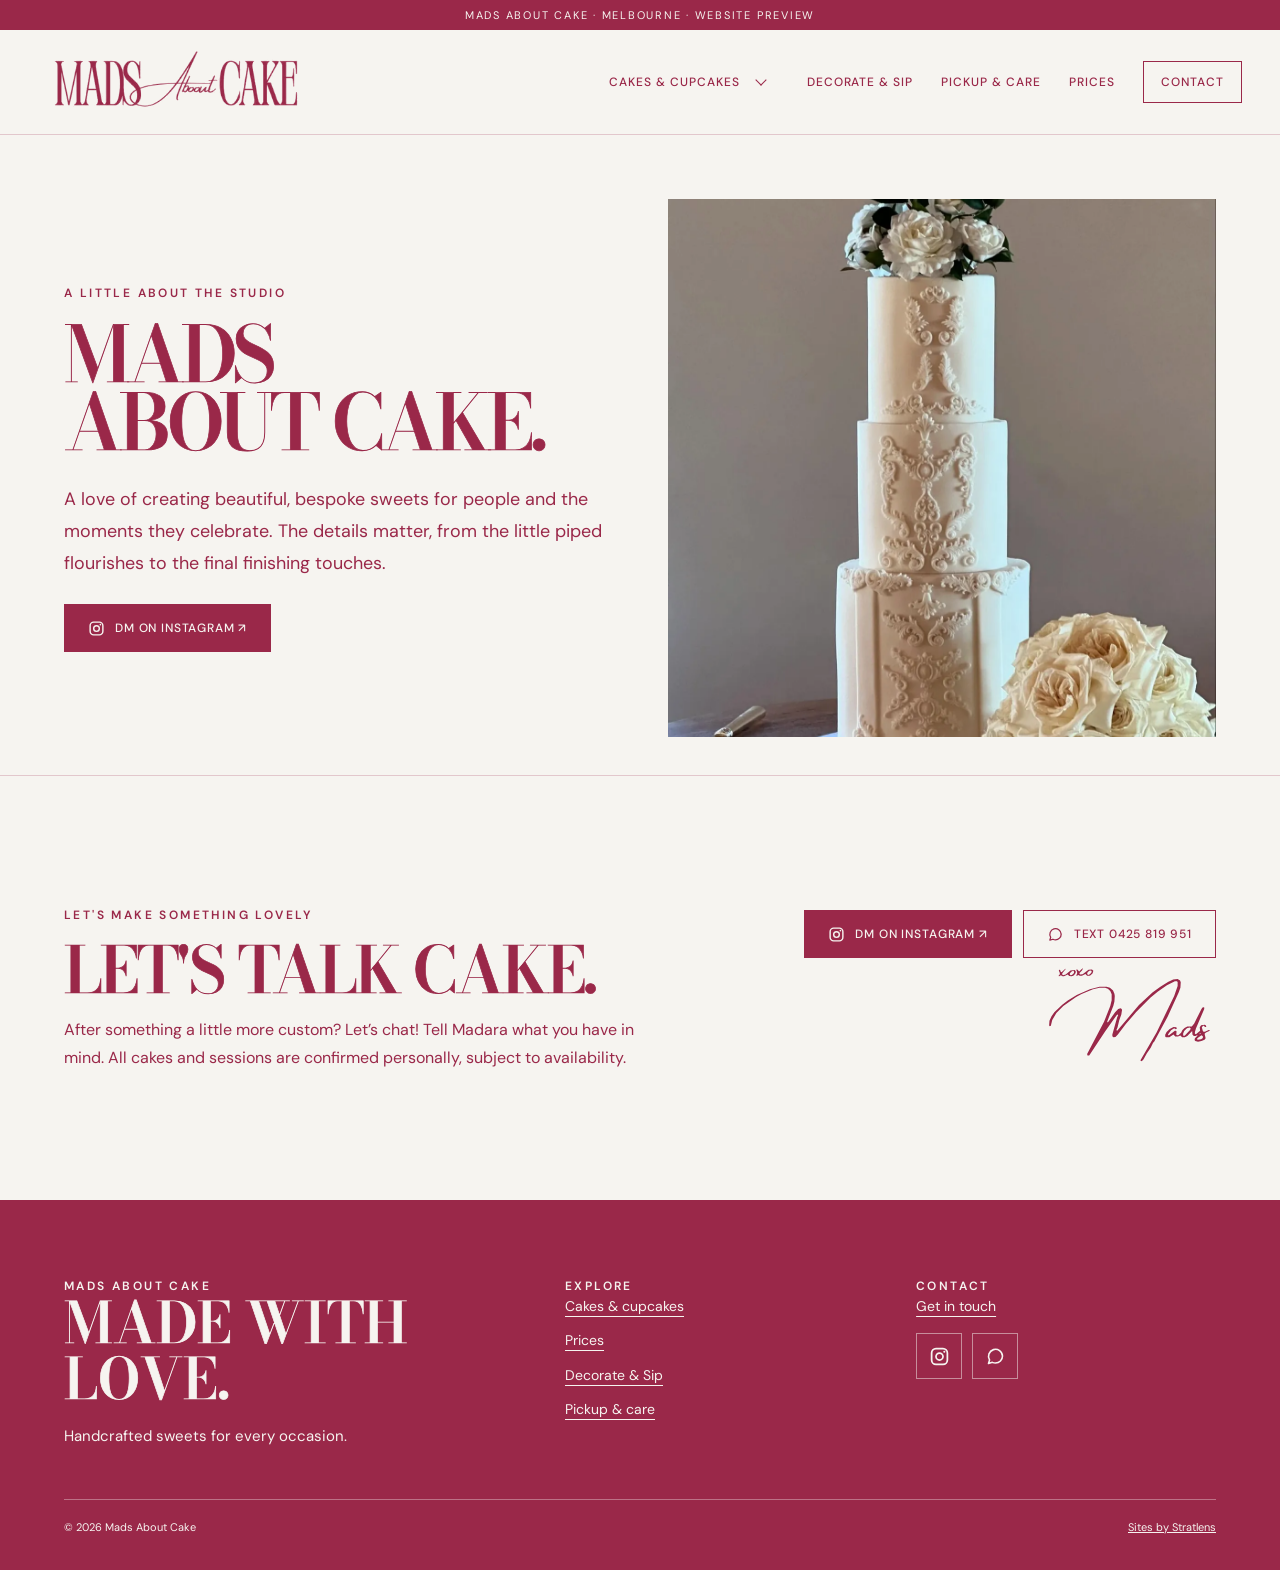
==== about/index.html @ f4b559c1 "Stage owner pricing and curated gallery for isolated preview review" ====
<!doctype html><html lang="en-AU"><head><meta charset="utf-8"><meta name="viewport" content="width=device-width,initial-scale=1"><meta name="robots" content="noindex,nofollow"><meta name="theme-color" content="#9A2849"><title>About | Mads About Cake</title><meta name="description" content="Meet Mads About Cake — bespoke cakes and sweets crafted for your special moments."><link rel="icon" type="image/svg+xml" href="/assets/brand/monogram-set-2.svg?v=20261102-2"><link rel="stylesheet" href="/assets/brand-site.css?v=20261103-pricing1"><script src="/assets/brand-site.js?v=20261102-mobile4" defer></script></head><body><a class="skip-link" href="#main">Skip to content</a><div class="brand-topline">Mads About Cake · Melbourne · Website preview</div><header class="site-header"><div class="header-inner"><button type="button" class="mobile-nav-toggle" data-mobile-nav-toggle aria-label="Open navigation menu" aria-controls="mobile-site-menu" aria-expanded="false"><span class="mobile-nav-toggle__bars" aria-hidden="true"></span></button><a class="brand-link" href="/" aria-label="Mads About Cake home"><img src="/assets/brand/wordmark-set-2.svg?v=20261102-4" alt="Mads About Cake" width="250" height="68"></a><nav class="brand-links" aria-label="Main navigation"><div class="nav-cakes" data-cake-menu><a class="nav-cakes__main" href="/cakes/">Cakes &amp; cupcakes</a><button class="nav-cakes__toggle" type="button" aria-label="Show cake and cupcake categories" aria-controls="cakes-submenu" aria-expanded="false" data-cake-toggle><span class="nav-cakes__chevron" aria-hidden="true"></span></button><div class="nav-cakes__submenu" id="cakes-submenu" data-cake-panel hidden><a href="/cakes/">Explore all</a><a href="/weddings/">Weddings</a><a href="/celebrations/">Celebrations</a><a href="/tiramisu-cakes/">Tiramisu</a></div></div><a href="/decorate-and-sip/">Decorate &amp; Sip</a><a href="/cake-care/">Pickup &amp; care</a><a href="/pricing/">Prices</a><a href="/enquire/" class="contact-nav">Contact</a></nav><a class="mobile-header-contact" href="/enquire/" aria-label="Contact Mads About Cake" title="Contact Mads About Cake"><span class="mobile-header-contact__glyph" aria-hidden="true"></span></a></div><nav id="mobile-site-menu" class="mobile-site-menu" data-mobile-nav aria-label="Mobile navigation" hidden><div class="mobile-site-menu__inner"><div class="mobile-site-menu__group"><div class="mobile-site-menu__group-head"><a class="mobile-site-menu__group-link" href="/cakes/">Cakes &amp; cupcakes<span class="mobile-site-menu__all" aria-hidden="true">↗</span></a><button class="mobile-site-menu__group-toggle" type="button" data-mobile-cakes-toggle aria-label="Show cake categories" aria-expanded="false" aria-controls="mobile-cakes-submenu"><span class="mobile-site-menu__chevron" aria-hidden="true"></span></button></div><div id="mobile-cakes-submenu" class="mobile-site-menu__subnav" data-mobile-cakes-panel hidden><a href="/weddings/">Weddings<span aria-hidden="true">↗</span></a><a href="/celebrations/">Celebrations<span aria-hidden="true">↗</span></a><a href="/tiramisu-cakes/">Tiramisu<span aria-hidden="true">↗</span></a></div></div><div class="mobile-site-menu__primary"><a href="/decorate-and-sip/">Decorate &amp; Sip<span aria-hidden="true">↗</span></a><a href="/cake-care/">Pickup &amp; care<span aria-hidden="true">↗</span></a><a href="/pricing/">Prices<span aria-hidden="true">↗</span></a><a href="/enquire/">Contact<span aria-hidden="true">↗</span></a></div></div></nav></header><div class="mobile-menu-backdrop" data-mobile-backdrop hidden></div><main id="main"><section class="page-hero container page-hero--split"><div><p class="eyebrow">A little about the studio</p><h1 class="display display--small">Mads<br>About Cake.</h1><p class="copy">A love of creating beautiful, bespoke sweets for people and the moments they celebrate. The details matter, from the little piped flourishes to the final finishing touches.</p><a class="btn" data-ig-contact href="https://ig.me/m/madsaboutcake">DM on Instagram ↗</a></div><div class="page-hero__image"><img src="/assets/featured-25/DJjIJNxB1ap-M324.webp" alt="Hand-decorated wedding cake by Mads About Cake"></div></section><section class="contact-strip"><div class="container contact-strip__inner"><div><p class="eyebrow">Let's make something lovely</p><h2 class="section-title">Let's talk cake.</h2><p>After something a little more custom? Let’s chat! Tell Madara what you have in mind. All cakes and sessions are confirmed personally, subject to availability.</p></div><div><div class="btns"><a class="btn" data-ig-contact href="https://ig.me/m/madsaboutcake" target="_blank" rel="noopener noreferrer">DM on Instagram ↗</a><a class="btn btn-outline" data-mobile-link href="sms:+61425819951">Text 0425 819 951</a></div><img class="contact-signature" src="/assets/brand/xoxo-mads-preview.svg" width="220" height="131" loading="lazy" alt="xoxo Mads" title="Temporary preview artwork; final signature export pending"><p class="mobile-pending" data-mobile-pending></p></div></div></section></main><footer class="brand-footer"><div class="container"><div class="footer-cols"><div><p class="eyebrow" style="color:var(--cream)">Mads About Cake</p><h2 class="footer-heading">Made with love.</h2><p class="footer-tagline">Handcrafted sweets for every occasion.</p></div><div><p class="eyebrow" style="color:var(--cream)">Explore</p><nav aria-label="Footer explore"><a href="/cakes/">Cakes &amp; cupcakes</a><a href="/pricing/">Prices</a><a href="/decorate-and-sip/">Decorate &amp; Sip</a><a href="/cake-care/">Pickup &amp; care</a></nav></div><div><p class="eyebrow" style="color:var(--cream)">Contact</p><nav aria-label="Footer contact"><a href="/enquire/">Get in touch</a></nav><div class="footer-contact-icons" aria-label="Quick contact options"><a class="footer-contact-icons__link" href="https://ig.me/m/madsaboutcake" target="_blank" rel="noopener noreferrer" aria-label="DM on Instagram" title="DM on Instagram"><span class="footer-contact-icons__glyph footer-contact-icons__glyph--instagram" aria-hidden="true"></span></a><a class="footer-contact-icons__link" href="sms:+61425819951" aria-label="Text 0425 819 951" title="Text 0425 819 951"><span class="footer-contact-icons__glyph footer-contact-icons__glyph--message" aria-hidden="true"></span></a></div></div></div><div class="footer-bottom"><span>© 2026 Mads About Cake</span><a href="https://www.stratlens.com/websites/" target="_blank" rel="noopener noreferrer">Sites by Stratlens</a></div></div></footer></body></html>
---- assets/brand-site.css ----
@import url('https://fonts.googleapis.com/css2?family=Bodoni+Moda:opsz,wght@6..96,400;6..96,500;6..96,600&family=DM+Sans:wght@300;400;500;600&display=swap');
/* Brand guideline: Perandory Condensed, Amorea, Amsterdam Four, Helvetica Now Display Light.
   Licensed webfont files are not in supplied PDF: listed as preferred faces with temporary display fallbacks.
   Colour values exactly from page 6, no invented accent colours. */
:root{--crimson:#9A2849;--cream:#F6F4F0;--ink:var(--crimson);--display:'Perandory Condensed','Bodoni Moda',Georgia,serif;--script:'Amorea','Amsterdam Four','Brittany',cursive;--body:'Helvetica Now Display','Helvetica Neue','DM Sans',Arial,sans-serif;--border:rgba(154,40,73,.22)}
*{box-sizing:border-box}html{scroll-behavior:smooth}body{margin:0;background:var(--cream);color:var(--ink);font:300 16px/1.7 var(--body)}a{color:inherit}a:focus-visible,button:focus-visible{outline:3px solid var(--crimson);outline-offset:3px}img{max-width:100%;display:block}button{font:inherit}h1,h2,h3,p{margin:0}.display{font:500 clamp(56px,8vw,136px)/.89 var(--display);letter-spacing:-.055em;text-transform:uppercase}.display--small{font-size:clamp(48px,6vw,96px)}.section-title{font:500 clamp(42px,5vw,76px)/.98 var(--display);letter-spacing:-.035em;text-transform:uppercase}.eyebrow{font:500 11px/1.5 var(--body);text-transform:uppercase;letter-spacing:.2em;color:var(--crimson)}.copy{max-width:590px;font-size:clamp(15px,1.4vw,18px);line-height:1.8}.center{text-align:center}.muted{opacity:.76}.container{width:min(1320px,90vw);margin:auto}.brand-topline{background:var(--crimson);color:var(--cream);font:400 10px/1.3 var(--body);letter-spacing:.16em;text-align:center;text-transform:uppercase;padding:8px 12px}.site-header{background:var(--cream);border-bottom:1px solid var(--border);position:relative;z-index:2}.header-inner{width:min(1460px,94vw);margin:auto;display:flex;align-items:center;justify-content:space-between;gap:30px;min-height:104px}.brand-link{display:block;flex:none;width:clamp(190px,22vw,276px)}.brand-link img{width:100%;max-height:84px;object-fit:contain}.brand-links{display:flex;flex-wrap:wrap;align-items:center;justify-content:flex-end;gap:clamp(12px,2.2vw,35px)}.brand-links a{font-size:12px;font-weight:500;letter-spacing:.08em;text-decoration:none;text-transform:uppercase;white-space:nowrap;border-bottom:1px solid transparent;padding:7px 0}.brand-links a:hover,.brand-links a[aria-current=page]{border-color:var(--crimson)}.brand-links a.contact-nav{border:1px solid var(--crimson);padding:10px 17px}.brand-links a.contact-nav:hover{background:var(--crimson);color:var(--cream)}.brand-footer{background:var(--crimson);color:var(--cream);padding:58px 0 22px;margin-top:80px}.footer-cols{display:grid;grid-template-columns:1.5fr 1fr 1fr;gap:25px}.footer-heading{font:500 47px/1 var(--display);text-transform:uppercase}.brand-footer nav{display:flex;flex-direction:column;gap:7px}.brand-footer nav a{font-size:13px;text-decoration:underline;text-underline-offset:5px}.footer-bottom{border-top:1px solid rgba(246,244,240,.36);margin-top:45px;padding-top:16px;display:flex;justify-content:space-between;gap:16px;font-size:11px}.btns{display:flex;gap:11px;flex-wrap:wrap;align-items:center}.btn{display:inline-flex;justify-content:center;align-items:center;gap:10px;min-height:48px;padding:13px 23px;background:var(--crimson);color:var(--cream);font:500 12px/1.4 var(--body);text-decoration:none;text-transform:uppercase;letter-spacing:.07em;border:1px solid var(--crimson)}.btn:hover{background:var(--ink)}.btn-outline{background:transparent;color:var(--crimson)}.btn-outline:hover{color:var(--cream);background:var(--crimson)}.btn-cream{background:var(--cream);color:var(--crimson);border-color:var(--cream)}.btn-cream:hover{background:transparent;color:var(--cream)}.section{padding:clamp(65px,8vw,120px) 0}.hero{padding:clamp(40px,6vw,85px) 0 75px}.hero-grid{display:grid;grid-template-columns:1fr 1.22fr;align-items:center;gap:clamp(30px,5vw,90px)}.hero-copy .eyebrow{margin-bottom:21px}.hero-copy h1{margin-bottom:28px}.hero-copy .copy{margin-bottom:27px}.hero-art{height:clamp(450px,42vw,640px);display:grid;grid-template-columns:1fr 1fr;gap:14px}.hero-art img{width:100%;height:100%;object-fit:cover;object-position:center}.hero-art .hero-large{grid-row:1/3;align-self:stretch}.hero-art .hero-small{min-height:0}.hero-art .hero-small:last-child{margin-top:27px;height:calc(100% - 27px)}.hero-art .hero-small:first-of-type{margin-bottom:27px;height:calc(100% - 27px)}.editorial-rule{height:1px;background:var(--border);margin-bottom:35px}.intro-row{display:flex;align-items:end;justify-content:space-between;gap:25px;margin-bottom:33px}.intro-row .copy{max-width:390px}.category-grid{display:grid;grid-template-columns:repeat(4,minmax(0,1fr));gap:17px}.category-card{text-decoration:none;display:block;min-width:0}.category-card__image{height:clamp(250px,29vw,395px);overflow:hidden;background:var(--cream)}.category-card img{width:100%;height:100%;object-fit:cover;transition:transform .4s}.category-card:hover img{transform:scale(1.04)}.category-card__name{display:flex;justify-content:space-between;align-items:center;font:500 clamp(19px,2vw,26px)/1.2 var(--display);text-transform:uppercase;padding-top:15px}.category-card__note{font-size:12px}.statement{background:var(--crimson);color:var(--cream)}.statement-grid{display:flex;justify-content:space-between;gap:40px;align-items:center}.statement .section-title{max-width:720px}.statement p{max-width:360px;margin:18px 0}.page-hero{padding:65px 0 55px}.page-hero .eyebrow{margin-bottom:19px}.page-hero .copy{margin:25px 0}.page-hero--split{display:grid;grid-template-columns:1fr 1fr;gap:55px;align-items:center}.page-hero__image{height:clamp(380px,42vw,610px)}.page-hero__image img{width:100%;height:100%;object-fit:cover}.gallery{display:grid;grid-template-columns:repeat(3,minmax(0,1fr));gap:42px 22px}.gallery-card{min-width:0}.gallery-card__photo{height:clamp(260px,32vw,490px);background:var(--cream);overflow:hidden;display:block}.gallery-card__photo img{width:100%;height:100%;object-fit:cover;transition:transform .3s}.gallery-card__photo:hover img{transform:scale(1.025)}.gallery-card__meta{padding-top:13px}.gallery-card__meta h3{font:500 27px/1.25 var(--display);text-transform:uppercase;letter-spacing:-.01em}.gallery-card__meta .eyebrow{margin-bottom:6px}.gallery-card__links{display:flex;justify-content:space-between;gap:10px;font-size:12px;margin-top:10px}.gallery-card__links a{text-underline-offset:4px}.gallery-count{padding:0 0 25px;font-size:13px}.empty{border:1px solid var(--border);padding:45px;text-align:center}.contact-strip{padding:72px 0;border-top:1px solid var(--border)}.contact-strip__inner{display:flex;justify-content:space-between;align-items:center;gap:40px}.contact-strip p{max-width:590px;margin:15px 0}.contact-strip .btns{justify-content:flex-end}.availability{font-size:12px;max-width:400px;margin-top:15px}.photo-composition{display:grid;grid-template-columns:1fr 1fr;gap:15px}.photo-composition img{width:100%;height:350px;object-fit:cover}.care-grid{display:grid;grid-template-columns:.8fr 1.4fr;gap:60px;padding-top:30px}.care-step{border-top:1px solid var(--border);padding:27px 0;display:grid;grid-template-columns:55px 1fr;gap:15px}.care-step__number{font:500 28px/1 var(--display)}.care-step p{margin-top:8px}.care-step h2{font:500 31px/1.1 var(--display);text-transform:uppercase}.care-callout{border:1px solid var(--crimson);padding:25px;margin:24px 0}.mobile-pending{display:none}.mobile-pending.visible{display:block;margin-top:12px;font-size:12px}.site-header,.brand-footer{font-family:var(--body)}.skip-link{position:absolute;top:-100px;background:var(--crimson);color:var(--cream);padding:13px;z-index:100}.skip-link:focus{top:0}
@media(max-width:1040px){.header-inner{flex-direction:column;gap:7px;padding:13px 0}.brand-links{justify-content:center;gap:17px}.category-grid{grid-template-columns:repeat(2,1fr)}.hero-grid{grid-template-columns:1fr 1fr}.gallery{grid-template-columns:repeat(2,1fr)}}
@media(max-width:650px){.container{width:90vw}.brand-topline{font-size:9px}.header-inner{min-height:auto}.brand-link{width:230px}.brand-links{gap:10px 15px}.brand-links a{font-size:10px}.hero{padding:50px 0}.hero-grid,.page-hero--split,.care-grid{grid-template-columns:1fr}.hero-art{height:380px}.hero-art .hero-small:last-child{margin-top:12px;height:calc(100% - 12px)}.hero-art .hero-small:first-of-type{margin-bottom:12px;height:calc(100% - 12px)}.display{font-size:clamp(56px,13vw,86px)}.intro-row,.statement-grid,.contact-strip__inner{display:block}.intro-row .copy{margin-top:20px}.category-grid{gap:25px 13px}.category-card__image{height:220px}.category-card__name{font-size:19px}.gallery{grid-template-columns:repeat(2,minmax(0,1fr));gap:22px 12px}.gallery-card__photo{height:245px}.gallery-card__meta h3{font-size:21px}.gallery-card__links{display:block}.gallery-card__links a{display:block;margin-top:6px}.statement .btns{margin-top:22px}.contact-strip .btns{justify-content:flex-start}.footer-cols{grid-template-columns:1fr 1fr}.footer-cols>div:first-child{grid-column:1/3}.footer-bottom{display:block}.page-hero__image{height:380px}.photo-composition img{height:220px}.care-step{grid-template-columns:34px 1fr}}
@media(max-width:360px){.category-grid,.gallery{grid-template-columns:1fr}.category-card__image,.gallery-card__photo{height:300px}}

/* Keep unusually long personalised cake names inside narrow cards. */
.gallery-card,.gallery-card__meta,.gallery-card__meta h3,.gallery-card__links a{min-width:0;overflow-wrap:anywhere;word-break:normal}
.gallery-card__meta h3{hyphens:auto}

/* The longest editorial category name (Celebrations) must fit on a 320px phone. */
@media(max-width:650px){.page-hero .display--small{font-size:clamp(30px,8vw,50px);overflow-wrap:anywhere;max-width:100%}}


/* Red-team owner-preview fixes. Brand colours remain exact; webfont files still
   require the owner's licensed exports rather than silently substituting assets. */
body{font-weight:400;padding-bottom:0}
.btn:hover{background:var(--cream);color:var(--crimson);border-color:var(--crimson)}
.btn-cream:hover{background:transparent;color:var(--cream)}
.statement a:focus-visible,.brand-footer a:focus-visible,.brand-topline a:focus-visible{outline:3px solid var(--cream);outline-offset:4px}
.eyebrow{font-size:12px}
.brand-topline{font-size:11px}
.brand-footer .footer-bottom{align-items:flex-start}
.gallery{padding-bottom:52px}
.gallery[data-gallery=tiramisu]{grid-template-columns:minmax(0,500px);justify-content:center}
.gallery[data-gallery=tiramisu] .gallery-card__photo{height:min(550px,80vw)}
.gallery-card__photo{display:block;width:100%;border:0;padding:0;text-align:left;cursor:zoom-in;background:var(--cream)}
.gallery-card__photo:focus-visible{outline:3px solid var(--crimson);outline-offset:4px}
.gallery-card__links{align-items:center;flex-wrap:wrap}
.gallery-card__links button{font:500 12px var(--body);border:0;background:none;color:var(--crimson);text-decoration:underline;text-underline-offset:4px;padding:4px 0;cursor:pointer}
.gallery-card__links button:hover{opacity:.7}
.gallery-card__meta h3{overflow-wrap:anywhere}
.gallery-count{font-size:14px}
.gallery-filters{display:flex;flex-wrap:wrap;gap:9px;margin-bottom:28px}
.filter-chip{border:1px solid var(--crimson);color:var(--crimson);background:var(--cream);padding:10px 16px;min-height:42px;cursor:pointer;font:500 13px var(--body)}
.filter-chip span{font-size:11px;opacity:.72;margin-left:4px}
.filter-chip[aria-pressed=true],.filter-chip:hover{color:var(--cream);background:var(--crimson)}
.gallery-more-wrap{text-align:center;margin:10px auto 45px}
.gallery-more-wrap button[hidden]{display:none}
.creation-dialog{border:0;padding:0;max-width:min(800px,90vw);max-height:93vh;overflow:auto;background:var(--cream);color:var(--crimson);box-shadow:0 24px 80px #1e0e1847}
.creation-dialog::backdrop{background:#240f1fc7}
.creation-dialog__inner{padding:22px;position:relative}
.creation-dialog img{width:100%;max-height:66vh;object-fit:contain;background:#eae5df}
.creation-dialog__title{font:500 clamp(27px,4vw,44px)/1.13 var(--display);text-transform:uppercase;margin:14px 0 10px}
.creation-dialog__inner p{font-size:14px;margin:7px 0}
.creation-dialog__ref{font-weight:600}
.creation-dialog .btns{padding-top:12px}
.creation-dialog .dialog-post{font-size:13px;text-underline-offset:4px}
.creation-dialog__close{position:absolute;right:25px;top:25px;width:43px;height:43px;border:1px solid var(--border);background:var(--cream);color:var(--crimson);font-size:31px;cursor:pointer}
.gallery-section-heading{position:absolute;width:1px;height:1px;overflow:hidden;clip-path:inset(50%);white-space:nowrap}
.enquiry-guide{border-top:1px solid var(--border);margin-top:22px;padding-top:21px;font-size:14px}
.enquiry-guide strong{display:block;margin-bottom:7px}
.enquiry-guide ul{margin:0;padding-left:22px}
.enquiry-guide li{margin:5px 0}
.mobile-contact-bar{display:none}
@media(max-width:1040px){
 .brand-links{width:100%;flex-wrap:nowrap;overflow-x:auto;justify-content:flex-start;scrollbar-width:thin;overscroll-behavior-x:contain;padding:0 0 8px}
 .brand-links a{font-size:14px;flex:none;padding:10px 2px}
 .header-inner{gap:3px}
}
@media(max-width:650px){
 body{padding-bottom:72px}
 .brand-topline{font-size:10px}
 .header-inner{padding:8px 0}
 .brand-links{gap:20px}
 .brand-links a{font-size:14px}
 .brand-links a.contact-nav{padding:10px 14px}
 .brand-footer .footer-bottom{display:flex;flex-direction:column;gap:12px}
 .filter-chip{font-size:12px;padding:9px 11px}
 .gallery{padding-bottom:30px}
 .gallery-card__links{font-size:12px}
 .gallery-card__links button{font-size:12px}
 .mobile-contact-bar{position:fixed;bottom:0;left:0;right:0;z-index:20;display:grid;grid-template-columns:1fr 1fr;background:var(--cream);border-top:1px solid var(--border);padding:9px max(12px,env(safe-area-inset-left)) calc(9px + env(safe-area-inset-bottom)) max(12px,env(safe-area-inset-right));gap:9px}
 .mobile-contact-bar a{display:flex;align-items:center;justify-content:center;min-height:44px;padding:8px;color:var(--cream);background:var(--crimson);text-align:center;text-decoration:none;font:500 12px var(--body)}
 .mobile-contact-bar a:last-child{background:var(--cream);color:var(--crimson);border:1px solid var(--crimson)}
 .gallery[data-gallery=tiramisu] .gallery-card__photo{height:auto;aspect-ratio:3/4}
}


/* Owner-approved brand navigation refinement — main link opens full gallery,
   separate accessible chevron button reveals the compact category menu. */
.nav-cakes{position:relative;display:flex;align-items:center;white-space:nowrap}
.brand-links .nav-cakes__main{padding:7px 3px;border-bottom:1px solid transparent}
.brand-links .nav-cakes__main:hover,.brand-links .nav-cakes__main[aria-current=page]{border-bottom-color:var(--crimson)}
.nav-cakes__toggle{display:grid;place-items:center;min-width:36px;min-height:40px;padding:7px 9px;border:1px solid transparent;background:transparent;color:var(--crimson);cursor:pointer}
.nav-cakes__toggle:hover,.nav-cakes__toggle[aria-expanded=true]{border-color:var(--border)}
.nav-cakes__chevron{width:8px;height:8px;border-bottom:1.5px solid currentColor;border-right:1.5px solid currentColor;transform:translateY(-2px) rotate(45deg);transition:transform .16s}
.nav-cakes__toggle[aria-expanded=true] .nav-cakes__chevron{transform:translateY(2px) rotate(225deg)}
.nav-cakes__submenu{position:absolute;z-index:30;top:calc(100% + 7px);left:0;width:235px;background:var(--cream);border:1px solid var(--border);padding:9px 0;box-shadow:0 12px 30px rgba(91,22,49,.13)}
.nav-cakes__submenu[hidden]{display:none!important}
.brand-links .nav-cakes__submenu a{display:block;white-space:normal;padding:12px 17px;font-size:12px;font-weight:500;border:0;text-align:left;line-height:1.4}
.brand-links .nav-cakes__submenu a:hover,.brand-links .nav-cakes__submenu a[aria-current=page]{background:rgba(154,40,73,.07);color:var(--crimson);border:0}
.brand-links .nav-cakes__submenu a:focus-visible{outline:2px solid var(--crimson);outline-offset:-3px}
.brand-links .contact-nav{display:inline-flex;align-items:center;justify-content:center}
.footer-tagline{max-width:340px;margin-top:16px;font-size:15px;line-height:1.6}
.footer-cols>div:nth-child(n+2) nav{gap:12px}
.contact-strip{padding:65px 0}
.contact-strip__inner{display:grid;grid-template-columns:minmax(0,1.2fr) auto;align-items:center;gap:clamp(25px,4vw,70px)}
.contact-strip__inner .btns{justify-content:flex-end}
.btn[data-ig-contact]::before,.btn[data-mobile-link]::before,.mobile-contact-bar a::before{content:'';display:inline-block;flex:none;width:17px;height:17px;background:currentColor;mask-size:contain;mask-position:center;mask-repeat:no-repeat;-webkit-mask-size:contain;-webkit-mask-position:center;-webkit-mask-repeat:no-repeat}
.btn[data-ig-contact]::before,.mobile-contact-bar a:first-child::before{mask-image:url('/assets/icons/instagram-outline.svg');-webkit-mask-image:url('/assets/icons/instagram-outline.svg')}
.btn[data-mobile-link]::before,.mobile-contact-bar a:last-child::before{mask-image:url('/assets/icons/message-outline.svg');-webkit-mask-image:url('/assets/icons/message-outline.svg')}
.mobile-contact-bar a{gap:6px}
@media(max-width:1040px){
 .header-inner{flex-direction:column;gap:8px;padding:14px 0}
 .brand-links{justify-content:center;overflow:visible;flex-wrap:wrap;gap:12px 25px;padding-bottom:6px}
 .brand-links a{font-size:12px}
 .nav-cakes__submenu{left:0}
 .contact-strip__inner{grid-template-columns:1fr auto}
}
@media(max-width:650px){
 .brand-links{width:100%;justify-content:center;overflow:visible;flex-wrap:wrap;gap:7px 17px;padding-bottom:4px}
 .brand-links a{font-size:12px}
 .brand-links .nav-cakes__main{font-size:12px}
 .nav-cakes__toggle{min-width:35px}
 .nav-cakes__submenu{top:100%;left:0;min-width:220px;max-width:90vw}
 .brand-links .nav-cakes__submenu a{font-size:13px;padding:12px 16px}
 .contact-strip__inner{display:block}
 .contact-strip__inner .btns{justify-content:flex-start;margin-top:20px}
 .contact-strip .btns .btn{min-width:0}
 .footer-cols{gap:24px}
 .footer-tagline{font-size:14px}
}


/* Final owner-aligned Custom creations and Care guide pass, November 2026. */
.contact-signature{display:block;width:clamp(144px,15vw,220px);max-width:100%;height:auto;margin:15px 2px 0 auto;object-fit:contain}
.contact-signature--hero{width:clamp(160px,18vw,245px);margin:23px 0 0 auto}
.contact-strip__actions{min-width:0}
.care-hero{padding:clamp(60px,7vw,95px) 0 clamp(40px,5vw,66px)}
.care-hero .eyebrow{margin-bottom:18px}
.care-hero .display{max-width:1020px}
.care-hero__lead{font:500 clamp(23px,3vw,37px)/1.35 var(--display);letter-spacing:-.01em;margin:25px 0 8px}
.care-hero .copy{margin-top:4px;max-width:680px}
.care-guide{display:grid;gap:24px;padding-bottom:clamp(55px,8vw,105px)}
.care-panel{background:transparent;border:1px solid var(--border);padding:clamp(23px,3vw,40px);min-width:0}
.care-panel__head{display:flex;align-items:center;gap:20px;margin-bottom:27px}
.care-panel__head .section-title{font-size:clamp(30px,3.7vw,58px);letter-spacing:-.02em}
.care-panel__head .eyebrow{margin-bottom:6px}
.care-panel__icon{width:66px;height:66px;display:grid;place-items:center;flex:none;border:1px solid var(--border);border-radius:50%;font-size:31px;line-height:1;background:var(--cream)}
.care-tip-grid{display:grid;grid-template-columns:repeat(3,minmax(0,1fr));gap:0;list-style:none;padding:0;margin:0;counter-reset:caretip}
.care-tip-grid li{counter-increment:caretip;padding:0 24px 0 0}
.care-tip-grid li+li{border-left:1px solid var(--border);padding:0 22px}
.care-tip-grid li::before{content:'0' counter(caretip);display:block;font:600 12px var(--body);color:var(--crimson);margin:0 0 9px}
.care-tip-grid strong{display:block;font:500 clamp(22px,2.2vw,30px)/1.15 var(--display);text-transform:uppercase;margin-bottom:13px}
.care-tip-grid p,.care-bullets li{font-size:15px;line-height:1.8}
.care-guide__columns{display:grid;grid-template-columns:repeat(2,minmax(0,1fr));gap:24px}
.care-bullets{list-style:none;margin:0;padding:0}
.care-bullets li{padding:14px 0 14px 27px;position:relative;border-top:1px solid var(--border)}
.care-bullets li::before{content:'';position:absolute;width:7px;height:7px;border-radius:50%;background:var(--crimson);top:25px;left:4px}
.care-panel--reminder{background:var(--crimson);color:var(--cream);border-color:var(--crimson);display:grid;grid-template-columns:minmax(0,1fr) minmax(0,1.4fr);gap:30px;align-items:start}
.care-panel--reminder .eyebrow{color:var(--cream)}
.care-panel--reminder .care-panel__head{margin-bottom:0}
.care-panel--reminder .care-panel__icon{background:transparent;border-color:rgba(246,244,240,.5)}
.care-panel__closing p{font-size:clamp(15px,1.5vw,18px);line-height:1.8}
.care-panel__closing p+p{margin-top:22px;font-weight:500}
@media(max-width:1040px){
 .care-tip-grid{grid-template-columns:1fr}
 .care-tip-grid li,.care-tip-grid li+li{border-left:0;border-top:1px solid var(--border);padding:18px 0}
 .care-tip-grid li:first-child{border-top:0;padding-top:0}
 .care-panel--reminder{grid-template-columns:1fr}
 .care-guide__columns{grid-template-columns:1fr}
}
@media(max-width:650px){
 .contact-signature{width:165px;margin-top:15px}
 .contact-signature--hero{width:175px}
 .care-hero .display{font-size:clamp(48px,12vw,75px)}
 .care-hero__lead{font-size:27px;margin-top:24px}
 .care-panel{padding:22px}
 .care-panel__head{gap:13px;align-items:flex-start}
 .care-panel__icon{width:49px;height:49px;font-size:24px}
 .care-panel__head .section-title{font-size:34px}
 .care-panel__closing p{font-size:15px}
 .care-guide{gap:14px}
}

.gallery-filters[hidden]{display:none!important}


/* Prevent long care headings from widening a 320px viewport. */
.care-panel__head > div{min-width:0}
.care-panel__head .section-title{overflow-wrap:anywhere}
@media(max-width:650px){
 .care-panel__head{gap:10px}
 .care-panel__head .section-title{font-size:clamp(23px,7.5vw,32px)}
 .care-panel__head .care-panel__icon{width:42px;height:42px;font-size:22px}
}

/* Minimal footer contact options: one clear contact destination, plus two accessible quick-message icons. */
.footer-contact-icons{display:flex;align-items:center;gap:10px;margin-top:16px}
.footer-contact-icons__link{width:46px;height:46px;display:inline-flex;align-items:center;justify-content:center;border:1px solid rgba(246,244,240,.5);color:var(--cream);text-decoration:none;transition:background .15s,color .15s,border-color .15s}
.footer-contact-icons__link:hover{background:var(--cream);color:var(--crimson);border-color:var(--cream)}
.footer-contact-icons__link:focus-visible{outline:3px solid var(--cream);outline-offset:4px}
.footer-contact-icons__glyph{width:21px;height:21px;display:block;background:currentColor;-webkit-mask-repeat:no-repeat;mask-repeat:no-repeat;-webkit-mask-size:contain;mask-size:contain;-webkit-mask-position:center;mask-position:center}
.footer-contact-icons__glyph--instagram{-webkit-mask-image:url('/assets/icons/instagram-outline.svg');mask-image:url('/assets/icons/instagram-outline.svg')}
.footer-contact-icons__glyph--message{-webkit-mask-image:url('/assets/icons/message-outline.svg');mask-image:url('/assets/icons/message-outline.svg')}


/* Owner-directed mobile UX, Nov 2026: preserve official logo + colours.
   Desktop header unchanged; compact mobile header uses accessible slide-down navigation. */
.mobile-nav-toggle,.mobile-header-contact,.mobile-site-menu,.mobile-menu-backdrop{display:none}
.mobile-menu-backdrop[hidden],.mobile-site-menu[hidden]{display:none!important}
.care-panel--reminder .care-panel__icon{background:var(--cream);border:1px solid var(--cream)}
.decorate-heading{max-width:100%}
@media(max-width:850px){
 .site-header{position:relative;z-index:50}
 .header-inner{display:grid;grid-template-columns:48px minmax(0,1fr) 48px;align-items:center;gap:10px;width:min(94vw,590px);min-height:92px;padding:10px 0;position:relative;z-index:3}
 .brand-link{grid-column:2;grid-row:1;justify-self:center;width:min(260px,100%);max-width:none}
 .brand-link img{width:100%;height:auto;max-height:75px;object-fit:contain}
 .brand-links{display:none!important}
 .mobile-nav-toggle{grid-column:1;grid-row:1;display:grid;place-items:center;width:48px;height:48px;border:0;background:transparent;color:var(--crimson);cursor:pointer}
 .mobile-nav-toggle__bars,.mobile-nav-toggle__bars::before,.mobile-nav-toggle__bars::after{display:block;width:25px;height:2px;background:currentColor;border-radius:1px;position:relative;transition:transform .18s,opacity .18s}
 .mobile-nav-toggle__bars::before,.mobile-nav-toggle__bars::after{content:'';position:absolute;left:0}
 .mobile-nav-toggle__bars::before{transform:translateY(-8px)}
 .mobile-nav-toggle__bars::after{transform:translateY(8px)}
 .mobile-nav-toggle[aria-expanded=true] .mobile-nav-toggle__bars{background:transparent}
 .mobile-nav-toggle[aria-expanded=true] .mobile-nav-toggle__bars::before{transform:rotate(45deg)}
 .mobile-nav-toggle[aria-expanded=true] .mobile-nav-toggle__bars::after{transform:rotate(-45deg)}
 .mobile-header-contact{grid-column:3;grid-row:1;display:flex;align-items:center;justify-content:center;width:48px;height:48px;color:var(--crimson);text-decoration:none}
 .mobile-header-contact__glyph{display:block;width:24px;height:24px;background:currentColor;-webkit-mask:url('/assets/icons/message-outline.svg') center/contain no-repeat;mask:url('/assets/icons/message-outline.svg') center/contain no-repeat}
 .mobile-nav-toggle:focus-visible,.mobile-header-contact:focus-visible{outline:3px solid var(--crimson);outline-offset:2px}
 .mobile-site-menu{display:block;position:absolute;z-index:4;left:0;right:0;top:100%;max-height:min(74dvh,650px);overflow-y:auto;background:var(--cream);box-shadow:0 18px 28px rgba(91,22,49,.16);border-top:1px solid var(--border);border-bottom:1px solid var(--border)}
 .mobile-site-menu__inner{width:min(540px,90vw);margin:0 auto;padding:18px 0 25px;display:flex;flex-direction:column}
 .mobile-site-menu__heading{font:600 12px/1.5 var(--body);letter-spacing:.16em;text-transform:uppercase;padding:5px 0 11px}
 .mobile-site-menu__inner>a{min-height:49px;display:flex;justify-content:space-between;align-items:center;gap:12px;padding:10px 4px;border-bottom:1px solid var(--border);color:var(--crimson);font:500 clamp(16px,2.5vw,19px)/1.4 var(--body);text-decoration:none}
 .mobile-site-menu__inner>a span{opacity:.7;font-size:17px}
 .mobile-site-menu__inner>a[aria-current=page]{font-weight:700}
 .mobile-site-menu__inner>a:hover{background:rgba(154,40,73,.045)}
 .mobile-site-menu__divider{margin-top:13px}
 .mobile-menu-backdrop{display:block;position:fixed;inset:0;z-index:2;background:rgba(30,10,18,.33)}
 body.mobile-nav-open{overflow:hidden}
 body.mobile-nav-open .mobile-contact-bar{visibility:hidden}
}
@media(max-width:650px){
 .brand-topline{font-size:9px;padding:6px 10px;white-space:nowrap;letter-spacing:.09em}
 .header-inner{min-height:80px;grid-template-columns:44px minmax(0,1fr) 44px;gap:7px;width:94vw;padding:8px 0}
 .brand-link{width:min(224px,100%)}
 .brand-link img{max-height:62px}
 .mobile-nav-toggle,.mobile-header-contact{width:44px;height:44px}
 /* Sticky DM/SMS bar provides the mobile contact action; avoid redundant hero buttons. */
 .hero-copy .btn[data-ig-contact],.decorate-page-hero .btns{display:none!important}
 .hero-copy .btns{margin-top:0}
 .decorate-page-hero .display.decorate-heading{font-size:clamp(30px,9.5vw,44px);letter-spacing:-.045em;line-height:1.08;white-space:nowrap;max-width:100%;overflow-wrap:normal}
 .decorate-page-hero{padding-top:50px}
}


/* Owner mobile refinement 2 — accessible nested menu, typography, measured spacing.
   Exact official crimson/cream retained; no alternative colours or fonts introduced. */
.brand-link img{mix-blend-mode:multiply}
.brand-footer{margin-top:0;padding:clamp(55px,6vw,85px) 0 33px}
.footer-cols{gap:clamp(28px,4vw,58px);align-items:start}
.footer-heading{font-size:clamp(43px,4.4vw,64px)}
.footer-bottom{margin-top:clamp(32px,4vw,53px);padding-top:18px}
.brand-footer nav a{font-size:14px;line-height:1.6}
.contact-strip{padding:clamp(35px,4.5vw,62px) 0}
.contact-strip .contact-signature{width:clamp(145px,13vw,190px);margin-top:9px}
.section{padding:clamp(48px,5.7vw,85px) 0}
.section.statement{padding:clamp(47px,5vw,72px) 0}
.hero{padding-top:clamp(35px,4vw,62px);padding-bottom:clamp(37px,5vw,65px)}
.page-hero{padding-top:clamp(36px,5vw,65px);padding-bottom:clamp(25px,3vw,44px)}
.intro-row{margin-bottom:25px}
.gallery{padding-bottom:20px}
.gallery-more-wrap{margin-bottom:20px}
.care-guide{padding-bottom:clamp(28px,4vw,65px)}
/* Brand PDF fonts are not yet licensed for web. Subtle stroke reinforces the
   thin high-contrast serif display without replacing its chosen appearance. */
.display,.section-title,.footer-heading,.category-card__name,.gallery-card__meta h3,
.care-tip-grid strong,.care-hero__lead{ -webkit-text-stroke:.32px currentColor }
.eyebrow,.mobile-site-menu__heading{font-weight:600}
.decorate-story{padding-top:clamp(32px,4.5vw,63px);padding-bottom:clamp(35px,4.5vw,67px)}
.decorate-story__grid{display:grid;grid-template-columns:minmax(0,1fr) minmax(0,1fr);gap:clamp(30px,5vw,85px);align-items:center}
.decorate-story__image img{display:block;width:100%;height:clamp(250px,27vw,380px);object-fit:cover}
.decorate-story__copy .eyebrow{margin-bottom:12px}
.decorate-story__copy .copy{margin-top:18px;max-width:540px}
@media(max-width:850px){
 .site-header{z-index:50;isolation:isolate}
 .header-inner{z-index:5}
 .mobile-site-menu{z-index:4}
 .mobile-menu-backdrop{z-index:40}
 .mobile-site-menu__inner{padding:9px 0 18px}
 .mobile-site-menu__group-head{display:grid;grid-template-columns:minmax(0,1fr) 48px;align-items:center;border-bottom:1px solid var(--border)}
 .mobile-site-menu__group-link{display:flex;justify-content:space-between;gap:12px;align-items:center;min-height:57px;padding:10px 8px 10px 4px;font:600 clamp(17px,2.5vw,20px)/1.35 var(--body);text-decoration:none}
 .mobile-site-menu__all{font-size:16px;font-weight:400;opacity:.75}
 .mobile-site-menu__group-toggle{display:grid;place-items:center;width:48px;height:50px;border:0;background:transparent;color:var(--crimson);cursor:pointer}
 .mobile-site-menu__chevron{width:11px;height:11px;border-bottom:2px solid currentColor;border-right:2px solid currentColor;transform:translateY(-3px) rotate(45deg);transition:transform .2s}
 .mobile-site-menu__group-toggle[aria-expanded=true] .mobile-site-menu__chevron{transform:translateY(3px) rotate(225deg)}
 .mobile-site-menu__subnav[hidden]{display:none!important}
 .mobile-site-menu__subnav{display:flex;flex-direction:column;padding:4px 0 9px 16px;background:rgba(154,40,73,.025)}
 .mobile-site-menu__subnav a{display:flex;justify-content:space-between;align-items:center;min-height:47px;gap:12px;padding:9px 10px;border-bottom:1px solid var(--border);font:400 clamp(15px,2.3vw,18px)/1.4 var(--body);text-decoration:none}
 .mobile-site-menu__subnav a:last-child{border-bottom:0}
 .mobile-site-menu__primary{display:flex;flex-direction:column}
 .mobile-site-menu__primary>a{display:flex;justify-content:space-between;align-items:center;gap:12px;padding:10px 4px;min-height:59px;border-bottom:1px solid var(--border);font:500 clamp(17px,2.5vw,20px)/1.4 var(--body);text-decoration:none}
 .mobile-site-menu__primary>a:last-child{border-bottom:0}
 .mobile-site-menu__primary>a span,.mobile-site-menu__subnav a span{opacity:.7}
 .mobile-site-menu__group-link:focus-visible,.mobile-site-menu__group-toggle:focus-visible,.mobile-site-menu__subnav a:focus-visible,.mobile-site-menu__primary>a:focus-visible{outline:2px solid var(--crimson);outline-offset:-2px}
 .mobile-site-menu__group-link[aria-current=page],.mobile-site-menu__primary>a[aria-current=page],.mobile-site-menu__subnav a[aria-current=page]{font-weight:700}
 .decorate-story__grid{grid-template-columns:1fr 1fr;gap:25px}
}
@media(max-width:650px){
 .section{padding:42px 0}
 .section.statement{padding:42px 0}
 .hero{padding:33px 0 41px}
 .page-hero{padding:39px 0 31px}
 .contact-strip{padding:32px 0 35px}
 .brand-footer{padding:52px 0 30px}
 .footer-cols{gap:32px 18px}
 .footer-bottom{margin-top:38px;padding-top:17px}
 .footer-heading{font-size:clamp(42px,11vw,56px)}
 .footer-cols nav a{font-size:14px}
 .contact-strip .contact-signature{width:145px}
 .category-grid{row-gap:23px}
 .intro-row{margin-bottom:19px}
 .gallery{padding-bottom:14px}
 .gallery-more-wrap{margin-bottom:13px}
 .decorate-story{padding:30px 0 38px}
 .decorate-story__grid{grid-template-columns:1fr;gap:18px}
 .decorate-story__image img{height:auto;aspect-ratio:4/3;object-fit:cover}
 .decorate-story__copy{order:-1}
 .decorate-story__copy .copy{margin-top:13px}
 .care-guide{padding-bottom:30px}
 .care-hero{padding-top:42px;padding-bottom:24px}
 .display,.section-title,.footer-heading,.category-card__name,.care-tip-grid strong,.care-hero__lead{-webkit-text-stroke:.38px currentColor}
}

/* November 2026 finishing pass: authentic transparent logo and refined proportions. */
.brand-link img{mix-blend-mode:normal}
.hero-contact-icons{display:flex;align-items:center;gap:11px;margin-top:5px}
.hero-contact-icons__link{width:51px;height:51px;display:inline-flex;align-items:center;justify-content:center;border:1px solid var(--crimson);color:var(--crimson);background:transparent;text-decoration:none;transition:background .2s ease,color .2s ease,border-color .2s ease}
.hero-contact-icons__link:hover{background:var(--crimson);color:var(--cream)}
.hero-contact-icons__link:focus-visible{outline:3px solid var(--crimson);outline-offset:4px}
.hero-contact-icons__link span{display:block;width:21px;height:21px;background:currentColor;mask-size:contain;mask-position:center;mask-repeat:no-repeat;-webkit-mask-size:contain;-webkit-mask-position:center;-webkit-mask-repeat:no-repeat}
.hero-contact-icons__link--instagram span{mask-image:url('/assets/icons/instagram-outline.svg');-webkit-mask-image:url('/assets/icons/instagram-outline.svg')}
.hero-contact-icons__link--message span{mask-image:url('/assets/icons/message-outline.svg');-webkit-mask-image:url('/assets/icons/message-outline.svg')}
/* Reduce cumulative padding between image-led heroes and the following section. */
.hero{padding-bottom:clamp(22px,2.7vw,39px)}
.hero + .section{padding-top:clamp(24px,3.1vw,47px)}
.decorate-page-hero{padding-top:clamp(28px,3.4vw,47px);padding-bottom:clamp(23px,2.6vw,37px)}
.decorate-page-hero .page-hero__image{height:clamp(370px,35vw,540px)}
.decorate-page-hero + .decorate-story{padding-top:clamp(22px,3.1vw,44px)}
/* Contact band visually balances burgundy footer without fixed mobile height. */
.contact-strip{padding:clamp(70px,6.3vw,98px) 0}
@media(min-width:851px){.contact-strip{min-height:425px;display:flex;align-items:center}.contact-strip>.container{flex:0 0 auto}}
/* Restore original expressive care illustrations; line art proved too clinical. */
@media(max-width:850px){.contact-strip{padding:65px 0}}
@media(max-width:650px){
 .hero-contact-icons{display:none}
 .hero{padding:33px 0 24px}
 .hero + .section{padding-top:26px}
 .decorate-page-hero{padding:37px 0 28px}
 .decorate-page-hero .page-hero__image{height:380px}
 .decorate-page-hero + .decorate-story{padding-top:24px}
 .contact-strip{padding:48px 0 50px}
 
 /* Care icon is intentionally an emoji again. */
}

/* November 2026 typography refinement: preserve the editorial Bodoni family
   while raising the minimum apparent thickness of its contrast hairlines.
   Official Perandory licensed webfont remains an owner-supplied launch dependency. */
.display,.section-title,.footer-heading,.creation-dialog__title,
.category-card__name,.gallery-card__meta h3,.care-tip-grid strong,
.care-hero__lead,.care-step h2{
 font-weight:600;
 -webkit-text-stroke:.72px currentColor;
 paint-order:stroke fill;
}
@media(max-width:650px){
 .display,.section-title,.footer-heading,.creation-dialog__title,
 .category-card__name,.gallery-card__meta h3,.care-tip-grid strong,
 .care-hero__lead,.care-step h2{-webkit-text-stroke:.68px currentColor}
}
/* Retain bullets, but remove repeated horizontal separators: whitespace
   and dots provide enough scanning structure in the two shorter care panels. */
.care-bullets li{border-top:0;padding:8px 0 9px 27px}
.care-bullets li::before{top:19px}

/* 2026-11-02 owner feedback: preserve the main gallery CTA and use icon
   links only for secondary contact on the homepage hero. */
.hero-actions{display:flex;align-items:center;flex-wrap:wrap;gap:12px}
.hero-actions>.btn{min-height:51px;white-space:normal}
.hero-actions .hero-contact-icons{margin-top:0}
.hero-actions .hero-contact-icons__link{width:51px;height:51px}

/* Three deliberate editorial lines avoid fragmented accidental wraps.
   The next cream contact strip carries the enquiry CTA; no duplicate here. */
.statement-grid{align-items:center}
.statement .statement-title{max-width:none;font-size:clamp(43px,3.7vw,62px);line-height:1.05;letter-spacing:-.036em}
.statement-line{display:block}
.statement-grid>div>p{margin:0;max-width:380px}
@media(min-width:981px){
 .statement-grid{display:grid;grid-template-columns:minmax(0,1.75fr) minmax(0,.8fr);gap:clamp(42px,5vw,88px)}
}
@media(min-width:651px) and (max-width:980px){
 .statement-grid{display:block}
 .statement-grid>div{margin-top:25px}
 .statement .statement-title{font-size:clamp(42px,5.7vw,56px)}
}

/* Decorate & Sip has one contact destination near the footer; make the
   introductory narrative more legible against the large workshop photograph. */
.decorate-page-hero .copy{
 font-size:clamp(20px,1.55vw,24px);
 line-height:1.65;
 font-weight:400;
 max-width:600px;
 margin:27px 0 0;
}
@media(max-width:650px){
 .hero-actions>.btn{width:auto;min-height:49px}
 .statement .statement-title{font-size:clamp(37px,9vw,52px);line-height:1.06}
 .statement-grid>div{margin-top:25px}
 .decorate-page-hero .copy{font-size:18px;line-height:1.7;margin-top:20px}
}

/* Final owner round-one editorial balance: equal-weight story/contact bands. */
@media(min-width:981px){
 .section.statement{
   min-height:425px;display:flex;align-items:center;
   padding:clamp(65px,5.5vw,88px) 0;
 }
 .section.statement>.container{flex:0 0 auto}
}
.statement .statement-title{line-height:1.035}
.statement-grid>div>p{
 font-size:clamp(19px,1.45vw,21px);
 line-height:1.65;
 max-width:450px;
 font-weight:400;
}
@media(min-width:651px) and (max-width:980px){
 .section.statement{min-height:auto;padding:clamp(55px,7vw,78px) 0}
 .statement-grid>div>p{font-size:19px;max-width:560px}
}
@media(max-width:650px){
 .section.statement{min-height:auto;padding:47px 0 52px;display:block}
 .statement .statement-title{font-size:clamp(32px,8vw,47px);line-height:1.065}
 .statement-grid>div>p{font-size:17px;line-height:1.7;max-width:100%}
}

/* November owner review — pricing layout uses brand crimson and cream exclusively. */
.pricing-intro{padding-bottom:40px}.pricing-intro .copy{max-width:780px}
.pricing-source-note{font-size:13px;line-height:1.7;margin-top:22px;opacity:.8;max-width:760px}
.pricing-body{padding-bottom:clamp(55px,6vw,90px)}
.pricing-body>.section-title{font-size:clamp(38px,4.5vw,67px);line-height:1.05;margin:12px 0 26px}
.pricing-intro-copy{font-size:16px;line-height:1.7;margin:0 0 26px;max-width:780px}
.pricing-grid{display:grid;grid-template-columns:repeat(3,minmax(0,1fr));gap:18px}
.pricing-grid--two{grid-template-columns:repeat(2,minmax(0,1fr))}
.pricing-panel{border:1px solid var(--border);padding:clamp(23px,3vw,38px);min-width:0}
.pricing-panel h3{font:600 clamp(26px,2.5vw,39px)/1.12 var(--display);text-transform:uppercase;letter-spacing:-.025em;margin:0 0 23px}
.pricing-panel p,.pricing-panel li{font:400 15px/1.75 var(--body);margin:9px 0}
.pricing-panel strong{font-weight:600}
.pricing-panel ul{padding-left:20px}
.pricing-price{font:600 clamp(31px,3vw,44px)/1.1 var(--display)!important;margin:6px 0 24px!important}
.pricing-price span{font:400 15px/1.5 var(--body)}
.pricing-table{width:100%;border-collapse:collapse}
.pricing-table caption{position:absolute;width:1px;height:1px;overflow:hidden;clip-path:inset(50%)}
.pricing-table th,.pricing-table td{border-bottom:1px solid var(--border);padding:12px 0;font:400 15px/1.5 var(--body)}
.pricing-table th{text-align:left}.pricing-table td{text-align:right;font-weight:600;white-space:nowrap}
.pricing-footnote{font-size:13px;line-height:1.7;margin-top:22px}
.pricing-outro{border-top:1px solid var(--border);padding:49px 0 76px}
.pricing-outro .section-title{font-size:clamp(39px,5vw,72px)}
.pricing-outro p{margin:13px 0 26px}
.gallery[data-gallery=tiramisu]{grid-template-columns:repeat(2,minmax(0,440px));gap:22px;justify-content:center}
.gallery[data-gallery=tiramisu] .gallery-card__photo{height:auto;aspect-ratio:3/4}
@media(max-width:850px){.pricing-grid{grid-template-columns:repeat(2,minmax(0,1fr))}.pricing-grid>.pricing-panel:last-child:nth-child(odd){grid-column:1/-1}}
@media(max-width:650px){.pricing-grid,.pricing-grid--two{grid-template-columns:1fr}.pricing-grid>.pricing-panel:last-child:nth-child(odd){grid-column:auto}.pricing-body{padding-bottom:50px}.pricing-panel{padding:24px}.gallery[data-gallery=tiramisu]{grid-template-columns:repeat(2,minmax(0,1fr));gap:14px}}
@media(max-width:360px){.gallery[data-gallery=tiramisu]{grid-template-columns:1fr}}
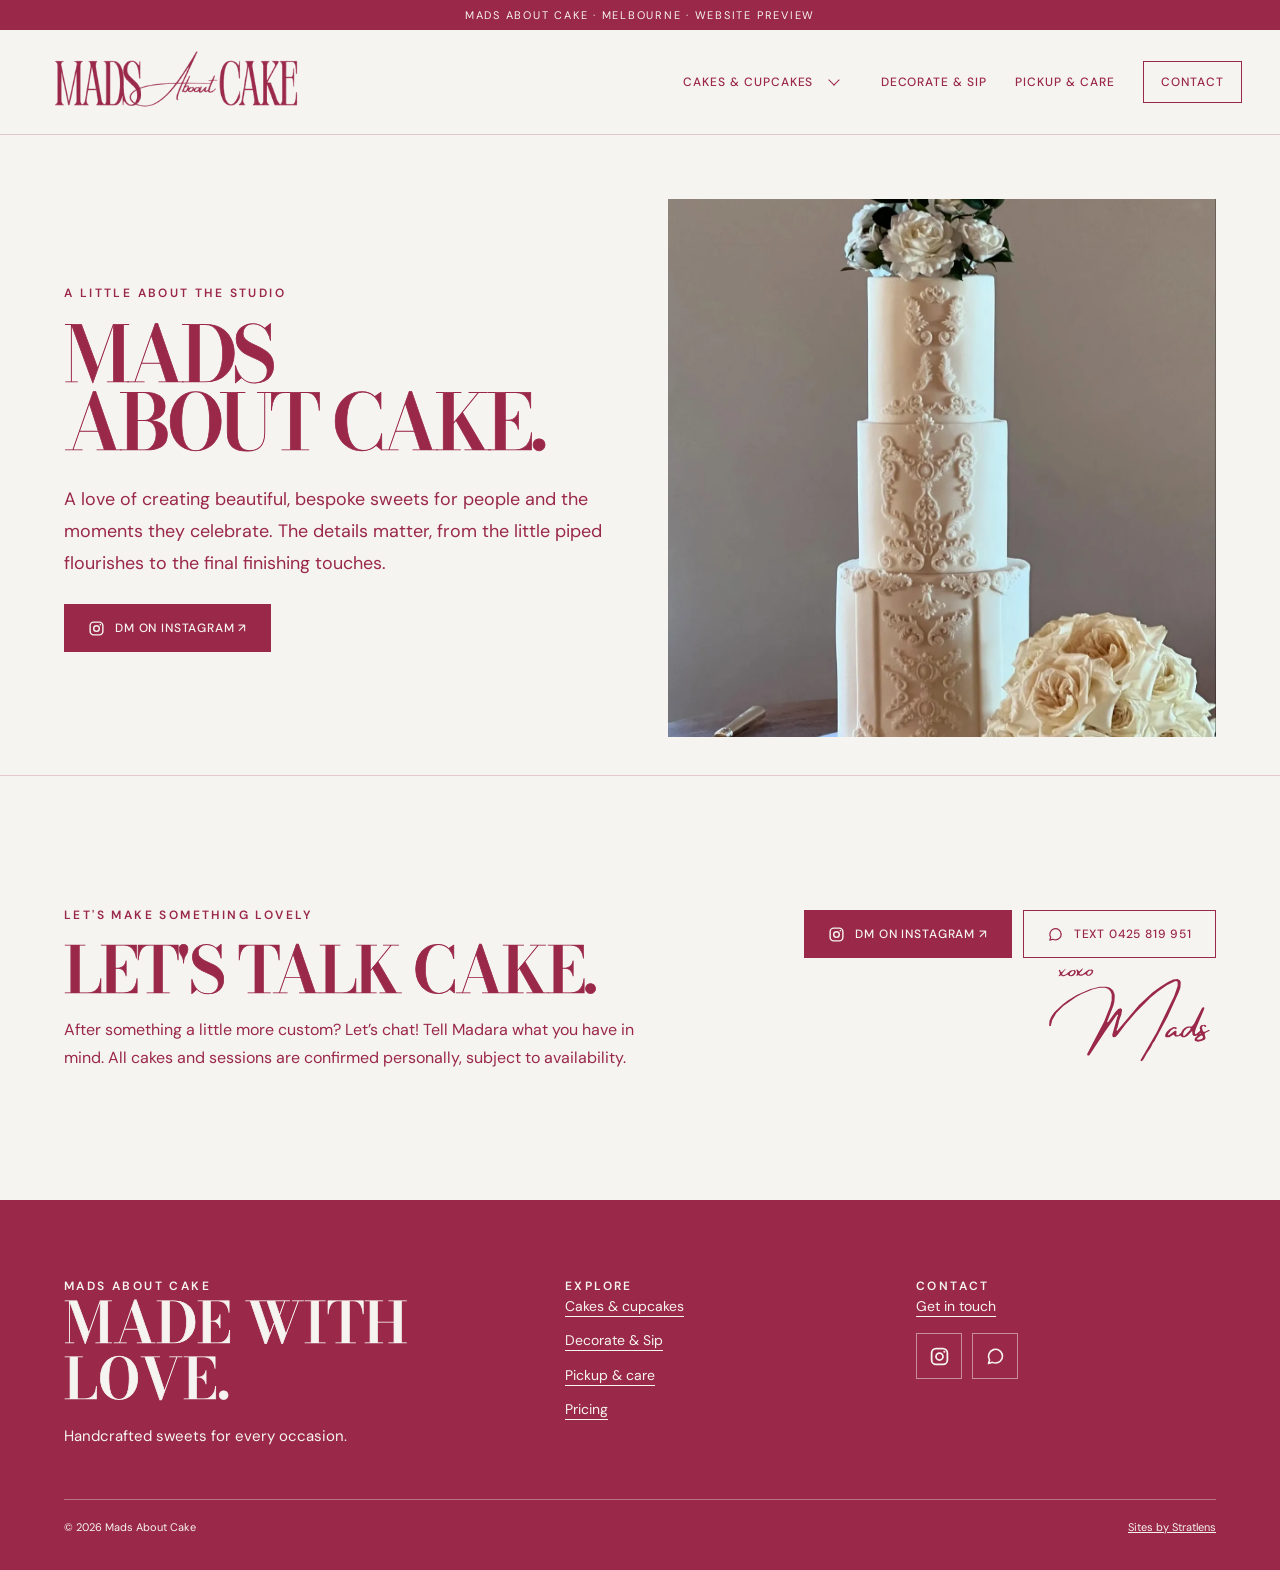
==== commit 2207732b: "Move Pricing link below Pickup and care in footer; remove from headers" ====
--- a/about/index.html
+++ b/about/index.html
@@ -1 +1 @@
-<!doctype html><html lang="en-AU"><head><meta charset="utf-8"><meta name="viewport" content="width=device-width,initial-scale=1"><meta name="robots" content="noindex,nofollow"><meta name="theme-color" content="#9A2849"><title>About | Mads About Cake</title><meta name="description" content="Meet Mads About Cake — bespoke cakes and sweets crafted for your special moments."><link rel="icon" type="image/svg+xml" href="/assets/brand/monogram-set-2.svg?v=20261102-2"><link rel="stylesheet" href="/assets/brand-site.css?v=20261103-pricing1"><script src="/assets/brand-site.js?v=20261102-mobile4" defer></script></head><body><a class="skip-link" href="#main">Skip to content</a><div class="brand-topline">Mads About Cake · Melbourne · Website preview</div><header class="site-header"><div class="header-inner"><button type="button" class="mobile-nav-toggle" data-mobile-nav-toggle aria-label="Open navigation menu" aria-controls="mobile-site-menu" aria-expanded="false"><span class="mobile-nav-toggle__bars" aria-hidden="true"></span></button><a class="brand-link" href="/" aria-label="Mads About Cake home"><img src="/assets/brand/wordmark-set-2.svg?v=20261102-4" alt="Mads About Cake" width="250" height="68"></a><nav class="brand-links" aria-label="Main navigation"><div class="nav-cakes" data-cake-menu><a class="nav-cakes__main" href="/cakes/">Cakes &amp; cupcakes</a><button class="nav-cakes__toggle" type="button" aria-label="Show cake and cupcake categories" aria-controls="cakes-submenu" aria-expanded="false" data-cake-toggle><span class="nav-cakes__chevron" aria-hidden="true"></span></button><div class="nav-cakes__submenu" id="cakes-submenu" data-cake-panel hidden><a href="/cakes/">Explore all</a><a href="/weddings/">Weddings</a><a href="/celebrations/">Celebrations</a><a href="/tiramisu-cakes/">Tiramisu</a></div></div><a href="/decorate-and-sip/">Decorate &amp; Sip</a><a href="/cake-care/">Pickup &amp; care</a><a href="/pricing/">Prices</a><a href="/enquire/" class="contact-nav">Contact</a></nav><a class="mobile-header-contact" href="/enquire/" aria-label="Contact Mads About Cake" title="Contact Mads About Cake"><span class="mobile-header-contact__glyph" aria-hidden="true"></span></a></div><nav id="mobile-site-menu" class="mobile-site-menu" data-mobile-nav aria-label="Mobile navigation" hidden><div class="mobile-site-menu__inner"><div class="mobile-site-menu__group"><div class="mobile-site-menu__group-head"><a class="mobile-site-menu__group-link" href="/cakes/">Cakes &amp; cupcakes<span class="mobile-site-menu__all" aria-hidden="true">↗</span></a><button class="mobile-site-menu__group-toggle" type="button" data-mobile-cakes-toggle aria-label="Show cake categories" aria-expanded="false" aria-controls="mobile-cakes-submenu"><span class="mobile-site-menu__chevron" aria-hidden="true"></span></button></div><div id="mobile-cakes-submenu" class="mobile-site-menu__subnav" data-mobile-cakes-panel hidden><a href="/weddings/">Weddings<span aria-hidden="true">↗</span></a><a href="/celebrations/">Celebrations<span aria-hidden="true">↗</span></a><a href="/tiramisu-cakes/">Tiramisu<span aria-hidden="true">↗</span></a></div></div><div class="mobile-site-menu__primary"><a href="/decorate-and-sip/">Decorate &amp; Sip<span aria-hidden="true">↗</span></a><a href="/cake-care/">Pickup &amp; care<span aria-hidden="true">↗</span></a><a href="/pricing/">Prices<span aria-hidden="true">↗</span></a><a href="/enquire/">Contact<span aria-hidden="true">↗</span></a></div></div></nav></header><div class="mobile-menu-backdrop" data-mobile-backdrop hidden></div><main id="main"><section class="page-hero container page-hero--split"><div><p class="eyebrow">A little about the studio</p><h1 class="display display--small">Mads<br>About Cake.</h1><p class="copy">A love of creating beautiful, bespoke sweets for people and the moments they celebrate. The details matter, from the little piped flourishes to the final finishing touches.</p><a class="btn" data-ig-contact href="https://ig.me/m/madsaboutcake">DM on Instagram ↗</a></div><div class="page-hero__image"><img src="/assets/featured-25/DJjIJNxB1ap-M324.webp" alt="Hand-decorated wedding cake by Mads About Cake"></div></section><section class="contact-strip"><div class="container contact-strip__inner"><div><p class="eyebrow">Let's make something lovely</p><h2 class="section-title">Let's talk cake.</h2><p>After something a little more custom? Let’s chat! Tell Madara what you have in mind. All cakes and sessions are confirmed personally, subject to availability.</p></div><div><div class="btns"><a class="btn" data-ig-contact href="https://ig.me/m/madsaboutcake" target="_blank" rel="noopener noreferrer">DM on Instagram ↗</a><a class="btn btn-outline" data-mobile-link href="sms:+61425819951">Text 0425 819 951</a></div><img class="contact-signature" src="/assets/brand/xoxo-mads-preview.svg" width="220" height="131" loading="lazy" alt="xoxo Mads" title="Temporary preview artwork; final signature export pending"><p class="mobile-pending" data-mobile-pending></p></div></div></section></main><footer class="brand-footer"><div class="container"><div class="footer-cols"><div><p class="eyebrow" style="color:var(--cream)">Mads About Cake</p><h2 class="footer-heading">Made with love.</h2><p class="footer-tagline">Handcrafted sweets for every occasion.</p></div><div><p class="eyebrow" style="color:var(--cream)">Explore</p><nav aria-label="Footer explore"><a href="/cakes/">Cakes &amp; cupcakes</a><a href="/pricing/">Prices</a><a href="/decorate-and-sip/">Decorate &amp; Sip</a><a href="/cake-care/">Pickup &amp; care</a></nav></div><div><p class="eyebrow" style="color:var(--cream)">Contact</p><nav aria-label="Footer contact"><a href="/enquire/">Get in touch</a></nav><div class="footer-contact-icons" aria-label="Quick contact options"><a class="footer-contact-icons__link" href="https://ig.me/m/madsaboutcake" target="_blank" rel="noopener noreferrer" aria-label="DM on Instagram" title="DM on Instagram"><span class="footer-contact-icons__glyph footer-contact-icons__glyph--instagram" aria-hidden="true"></span></a><a class="footer-contact-icons__link" href="sms:+61425819951" aria-label="Text 0425 819 951" title="Text 0425 819 951"><span class="footer-contact-icons__glyph footer-contact-icons__glyph--message" aria-hidden="true"></span></a></div></div></div><div class="footer-bottom"><span>© 2026 Mads About Cake</span><a href="https://www.stratlens.com/websites/" target="_blank" rel="noopener noreferrer">Sites by Stratlens</a></div></div></footer></body></html>+<!doctype html><html lang="en-AU"><head><meta charset="utf-8"><meta name="viewport" content="width=device-width,initial-scale=1"><meta name="robots" content="noindex,nofollow"><meta name="theme-color" content="#9A2849"><title>About | Mads About Cake</title><meta name="description" content="Meet Mads About Cake — bespoke cakes and sweets crafted for your special moments."><link rel="icon" type="image/svg+xml" href="/assets/brand/monogram-set-2.svg?v=20261102-2"><link rel="stylesheet" href="/assets/brand-site.css?v=20261103-pricing1"><script src="/assets/brand-site.js?v=20261102-mobile4" defer></script></head><body><a class="skip-link" href="#main">Skip to content</a><div class="brand-topline">Mads About Cake · Melbourne · Website preview</div><header class="site-header"><div class="header-inner"><button type="button" class="mobile-nav-toggle" data-mobile-nav-toggle aria-label="Open navigation menu" aria-controls="mobile-site-menu" aria-expanded="false"><span class="mobile-nav-toggle__bars" aria-hidden="true"></span></button><a class="brand-link" href="/" aria-label="Mads About Cake home"><img src="/assets/brand/wordmark-set-2.svg?v=20261102-4" alt="Mads About Cake" width="250" height="68"></a><nav class="brand-links" aria-label="Main navigation"><div class="nav-cakes" data-cake-menu><a class="nav-cakes__main" href="/cakes/">Cakes &amp; cupcakes</a><button class="nav-cakes__toggle" type="button" aria-label="Show cake and cupcake categories" aria-controls="cakes-submenu" aria-expanded="false" data-cake-toggle><span class="nav-cakes__chevron" aria-hidden="true"></span></button><div class="nav-cakes__submenu" id="cakes-submenu" data-cake-panel hidden><a href="/cakes/">Explore all</a><a href="/weddings/">Weddings</a><a href="/celebrations/">Celebrations</a><a href="/tiramisu-cakes/">Tiramisu</a></div></div><a href="/decorate-and-sip/">Decorate &amp; Sip</a><a href="/cake-care/">Pickup &amp; care</a><a href="/enquire/" class="contact-nav">Contact</a></nav><a class="mobile-header-contact" href="/enquire/" aria-label="Contact Mads About Cake" title="Contact Mads About Cake"><span class="mobile-header-contact__glyph" aria-hidden="true"></span></a></div><nav id="mobile-site-menu" class="mobile-site-menu" data-mobile-nav aria-label="Mobile navigation" hidden><div class="mobile-site-menu__inner"><div class="mobile-site-menu__group"><div class="mobile-site-menu__group-head"><a class="mobile-site-menu__group-link" href="/cakes/">Cakes &amp; cupcakes<span class="mobile-site-menu__all" aria-hidden="true">↗</span></a><button class="mobile-site-menu__group-toggle" type="button" data-mobile-cakes-toggle aria-label="Show cake categories" aria-expanded="false" aria-controls="mobile-cakes-submenu"><span class="mobile-site-menu__chevron" aria-hidden="true"></span></button></div><div id="mobile-cakes-submenu" class="mobile-site-menu__subnav" data-mobile-cakes-panel hidden><a href="/weddings/">Weddings<span aria-hidden="true">↗</span></a><a href="/celebrations/">Celebrations<span aria-hidden="true">↗</span></a><a href="/tiramisu-cakes/">Tiramisu<span aria-hidden="true">↗</span></a></div></div><div class="mobile-site-menu__primary"><a href="/decorate-and-sip/">Decorate &amp; Sip<span aria-hidden="true">↗</span></a><a href="/cake-care/">Pickup &amp; care<span aria-hidden="true">↗</span></a><a href="/enquire/">Contact<span aria-hidden="true">↗</span></a></div></div></nav></header><div class="mobile-menu-backdrop" data-mobile-backdrop hidden></div><main id="main"><section class="page-hero container page-hero--split"><div><p class="eyebrow">A little about the studio</p><h1 class="display display--small">Mads<br>About Cake.</h1><p class="copy">A love of creating beautiful, bespoke sweets for people and the moments they celebrate. The details matter, from the little piped flourishes to the final finishing touches.</p><a class="btn" data-ig-contact href="https://ig.me/m/madsaboutcake">DM on Instagram ↗</a></div><div class="page-hero__image"><img src="/assets/featured-25/DJjIJNxB1ap-M324.webp" alt="Hand-decorated wedding cake by Mads About Cake"></div></section><section class="contact-strip"><div class="container contact-strip__inner"><div><p class="eyebrow">Let's make something lovely</p><h2 class="section-title">Let's talk cake.</h2><p>After something a little more custom? Let’s chat! Tell Madara what you have in mind. All cakes and sessions are confirmed personally, subject to availability.</p></div><div><div class="btns"><a class="btn" data-ig-contact href="https://ig.me/m/madsaboutcake" target="_blank" rel="noopener noreferrer">DM on Instagram ↗</a><a class="btn btn-outline" data-mobile-link href="sms:+61425819951">Text 0425 819 951</a></div><img class="contact-signature" src="/assets/brand/xoxo-mads-preview.svg" width="220" height="131" loading="lazy" alt="xoxo Mads" title="Temporary preview artwork; final signature export pending"><p class="mobile-pending" data-mobile-pending></p></div></div></section></main><footer class="brand-footer"><div class="container"><div class="footer-cols"><div><p class="eyebrow" style="color:var(--cream)">Mads About Cake</p><h2 class="footer-heading">Made with love.</h2><p class="footer-tagline">Handcrafted sweets for every occasion.</p></div><div><p class="eyebrow" style="color:var(--cream)">Explore</p><nav aria-label="Footer explore"><a href="/cakes/">Cakes &amp; cupcakes</a><a href="/decorate-and-sip/">Decorate &amp; Sip</a><a href="/cake-care/">Pickup &amp; care</a><a href="/pricing/">Pricing</a></nav></div><div><p class="eyebrow" style="color:var(--cream)">Contact</p><nav aria-label="Footer contact"><a href="/enquire/">Get in touch</a></nav><div class="footer-contact-icons" aria-label="Quick contact options"><a class="footer-contact-icons__link" href="https://ig.me/m/madsaboutcake" target="_blank" rel="noopener noreferrer" aria-label="DM on Instagram" title="DM on Instagram"><span class="footer-contact-icons__glyph footer-contact-icons__glyph--instagram" aria-hidden="true"></span></a><a class="footer-contact-icons__link" href="sms:+61425819951" aria-label="Text 0425 819 951" title="Text 0425 819 951"><span class="footer-contact-icons__glyph footer-contact-icons__glyph--message" aria-hidden="true"></span></a></div></div></div><div class="footer-bottom"><span>© 2026 Mads About Cake</span><a href="https://www.stratlens.com/websites/" target="_blank" rel="noopener noreferrer">Sites by Stratlens</a></div></div></footer></body></html>
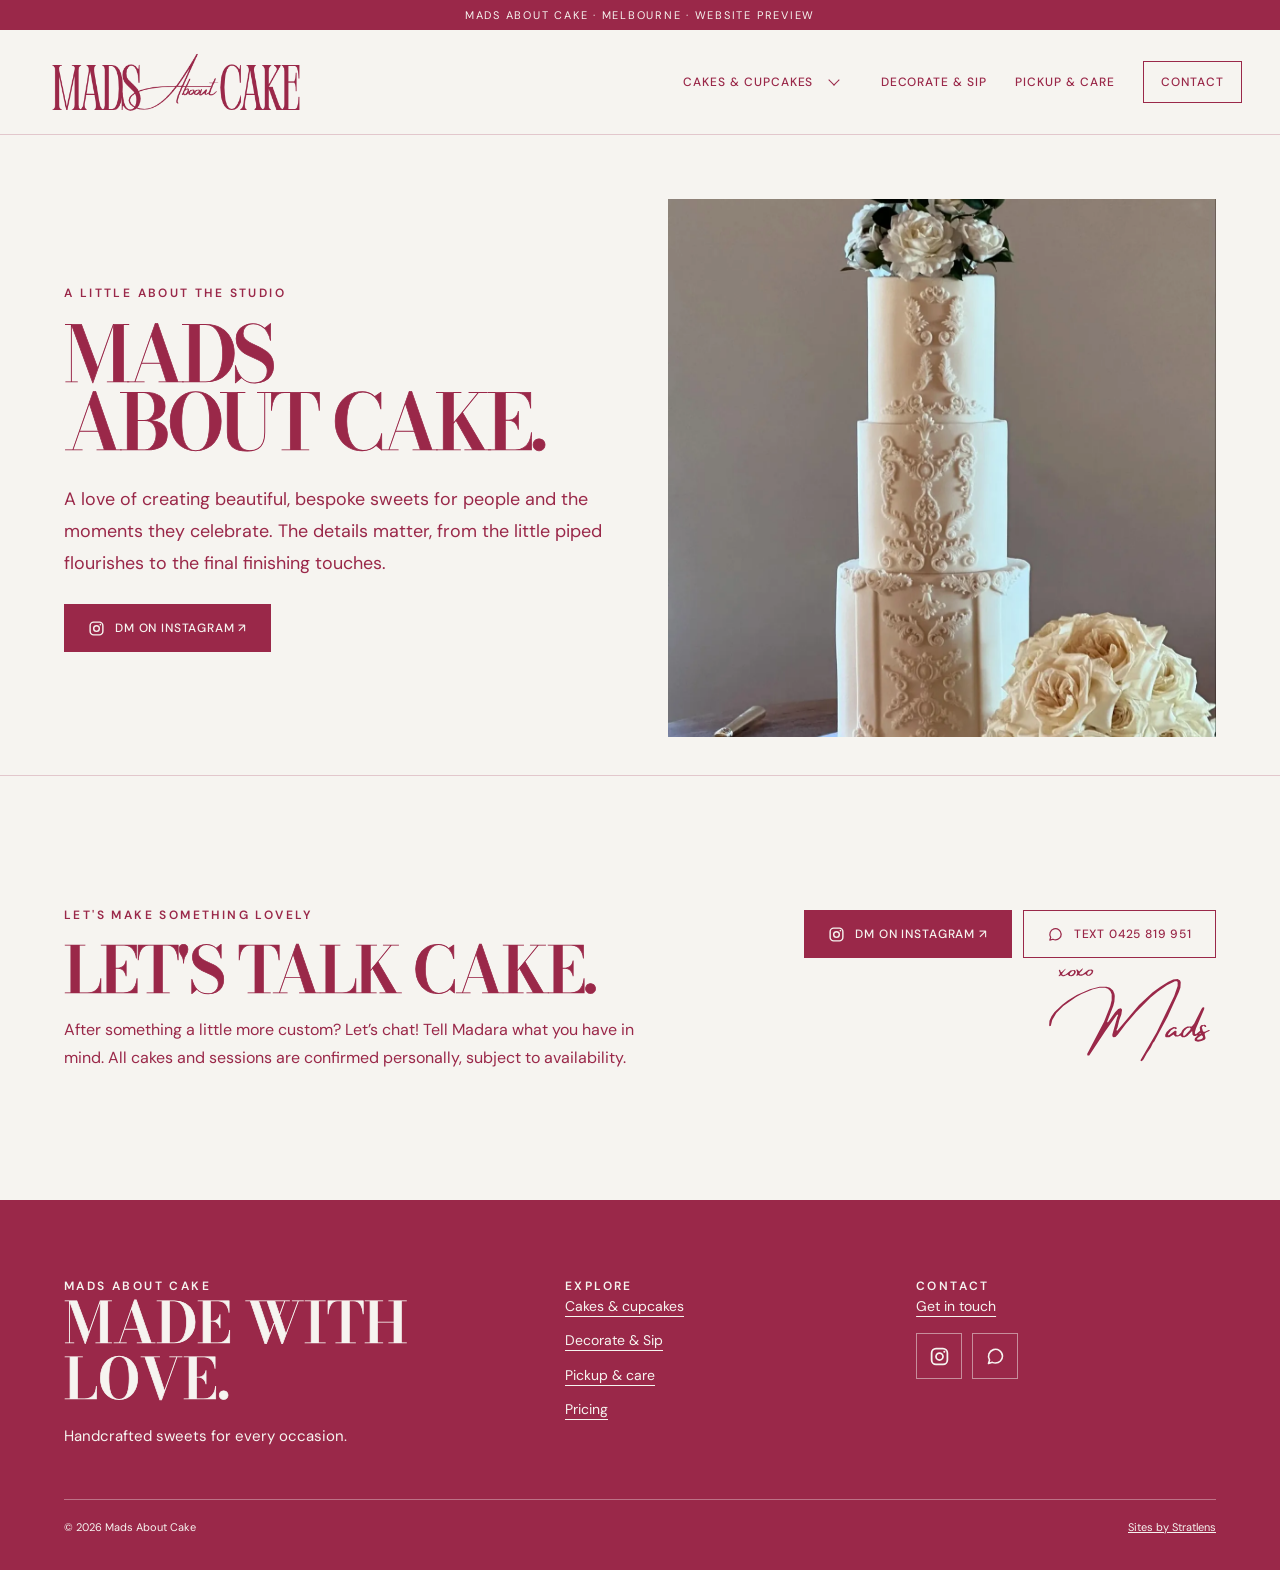
==== commit d9385900: "Polish brand assets, de-duplicate category photos and standardise pricing contact" ====
--- a/about/index.html
+++ b/about/index.html
@@ -1 +1 @@
-<!doctype html><html lang="en-AU"><head><meta charset="utf-8"><meta name="viewport" content="width=device-width,initial-scale=1"><meta name="robots" content="noindex,nofollow"><meta name="theme-color" content="#9A2849"><title>About | Mads About Cake</title><meta name="description" content="Meet Mads About Cake — bespoke cakes and sweets crafted for your special moments."><link rel="icon" type="image/svg+xml" href="/assets/brand/monogram-set-2.svg?v=20261102-2"><link rel="stylesheet" href="/assets/brand-site.css?v=20261103-pricing1"><script src="/assets/brand-site.js?v=20261102-mobile4" defer></script></head><body><a class="skip-link" href="#main">Skip to content</a><div class="brand-topline">Mads About Cake · Melbourne · Website preview</div><header class="site-header"><div class="header-inner"><button type="button" class="mobile-nav-toggle" data-mobile-nav-toggle aria-label="Open navigation menu" aria-controls="mobile-site-menu" aria-expanded="false"><span class="mobile-nav-toggle__bars" aria-hidden="true"></span></button><a class="brand-link" href="/" aria-label="Mads About Cake home"><img src="/assets/brand/wordmark-set-2.svg?v=20261102-4" alt="Mads About Cake" width="250" height="68"></a><nav class="brand-links" aria-label="Main navigation"><div class="nav-cakes" data-cake-menu><a class="nav-cakes__main" href="/cakes/">Cakes &amp; cupcakes</a><button class="nav-cakes__toggle" type="button" aria-label="Show cake and cupcake categories" aria-controls="cakes-submenu" aria-expanded="false" data-cake-toggle><span class="nav-cakes__chevron" aria-hidden="true"></span></button><div class="nav-cakes__submenu" id="cakes-submenu" data-cake-panel hidden><a href="/cakes/">Explore all</a><a href="/weddings/">Weddings</a><a href="/celebrations/">Celebrations</a><a href="/tiramisu-cakes/">Tiramisu</a></div></div><a href="/decorate-and-sip/">Decorate &amp; Sip</a><a href="/cake-care/">Pickup &amp; care</a><a href="/enquire/" class="contact-nav">Contact</a></nav><a class="mobile-header-contact" href="/enquire/" aria-label="Contact Mads About Cake" title="Contact Mads About Cake"><span class="mobile-header-contact__glyph" aria-hidden="true"></span></a></div><nav id="mobile-site-menu" class="mobile-site-menu" data-mobile-nav aria-label="Mobile navigation" hidden><div class="mobile-site-menu__inner"><div class="mobile-site-menu__group"><div class="mobile-site-menu__group-head"><a class="mobile-site-menu__group-link" href="/cakes/">Cakes &amp; cupcakes<span class="mobile-site-menu__all" aria-hidden="true">↗</span></a><button class="mobile-site-menu__group-toggle" type="button" data-mobile-cakes-toggle aria-label="Show cake categories" aria-expanded="false" aria-controls="mobile-cakes-submenu"><span class="mobile-site-menu__chevron" aria-hidden="true"></span></button></div><div id="mobile-cakes-submenu" class="mobile-site-menu__subnav" data-mobile-cakes-panel hidden><a href="/weddings/">Weddings<span aria-hidden="true">↗</span></a><a href="/celebrations/">Celebrations<span aria-hidden="true">↗</span></a><a href="/tiramisu-cakes/">Tiramisu<span aria-hidden="true">↗</span></a></div></div><div class="mobile-site-menu__primary"><a href="/decorate-and-sip/">Decorate &amp; Sip<span aria-hidden="true">↗</span></a><a href="/cake-care/">Pickup &amp; care<span aria-hidden="true">↗</span></a><a href="/enquire/">Contact<span aria-hidden="true">↗</span></a></div></div></nav></header><div class="mobile-menu-backdrop" data-mobile-backdrop hidden></div><main id="main"><section class="page-hero container page-hero--split"><div><p class="eyebrow">A little about the studio</p><h1 class="display display--small">Mads<br>About Cake.</h1><p class="copy">A love of creating beautiful, bespoke sweets for people and the moments they celebrate. The details matter, from the little piped flourishes to the final finishing touches.</p><a class="btn" data-ig-contact href="https://ig.me/m/madsaboutcake">DM on Instagram ↗</a></div><div class="page-hero__image"><img src="/assets/featured-25/DJjIJNxB1ap-M324.webp" alt="Hand-decorated wedding cake by Mads About Cake"></div></section><section class="contact-strip"><div class="container contact-strip__inner"><div><p class="eyebrow">Let's make something lovely</p><h2 class="section-title">Let's talk cake.</h2><p>After something a little more custom? Let’s chat! Tell Madara what you have in mind. All cakes and sessions are confirmed personally, subject to availability.</p></div><div><div class="btns"><a class="btn" data-ig-contact href="https://ig.me/m/madsaboutcake" target="_blank" rel="noopener noreferrer">DM on Instagram ↗</a><a class="btn btn-outline" data-mobile-link href="sms:+61425819951">Text 0425 819 951</a></div><img class="contact-signature" src="/assets/brand/xoxo-mads-preview.svg" width="220" height="131" loading="lazy" alt="xoxo Mads" title="Temporary preview artwork; final signature export pending"><p class="mobile-pending" data-mobile-pending></p></div></div></section></main><footer class="brand-footer"><div class="container"><div class="footer-cols"><div><p class="eyebrow" style="color:var(--cream)">Mads About Cake</p><h2 class="footer-heading">Made with love.</h2><p class="footer-tagline">Handcrafted sweets for every occasion.</p></div><div><p class="eyebrow" style="color:var(--cream)">Explore</p><nav aria-label="Footer explore"><a href="/cakes/">Cakes &amp; cupcakes</a><a href="/decorate-and-sip/">Decorate &amp; Sip</a><a href="/cake-care/">Pickup &amp; care</a><a href="/pricing/">Pricing</a></nav></div><div><p class="eyebrow" style="color:var(--cream)">Contact</p><nav aria-label="Footer contact"><a href="/enquire/">Get in touch</a></nav><div class="footer-contact-icons" aria-label="Quick contact options"><a class="footer-contact-icons__link" href="https://ig.me/m/madsaboutcake" target="_blank" rel="noopener noreferrer" aria-label="DM on Instagram" title="DM on Instagram"><span class="footer-contact-icons__glyph footer-contact-icons__glyph--instagram" aria-hidden="true"></span></a><a class="footer-contact-icons__link" href="sms:+61425819951" aria-label="Text 0425 819 951" title="Text 0425 819 951"><span class="footer-contact-icons__glyph footer-contact-icons__glyph--message" aria-hidden="true"></span></a></div></div></div><div class="footer-bottom"><span>© 2026 Mads About Cake</span><a href="https://www.stratlens.com/websites/" target="_blank" rel="noopener noreferrer">Sites by Stratlens</a></div></div></footer></body></html>+<!doctype html><html lang="en-AU"><head><meta charset="utf-8"><meta name="viewport" content="width=device-width,initial-scale=1"><meta name="robots" content="noindex,nofollow"><meta name="theme-color" content="#9A2849"><title>About | Mads About Cake</title><meta name="description" content="Meet Mads About Cake — bespoke cakes and sweets crafted for your special moments."><link rel="icon" type="image/png" href="/assets/brand/monogram-owner-transparent.png?v=20261105-brand1"><link rel="stylesheet" href="/assets/brand-site.css?v=20261105-brand1"><script src="/assets/brand-site.js?v=20261102-mobile4" defer></script></head><body><a class="skip-link" href="#main">Skip to content</a><div class="brand-topline">Mads About Cake · Melbourne · Website preview</div><header class="site-header"><div class="header-inner"><button type="button" class="mobile-nav-toggle" data-mobile-nav-toggle aria-label="Open navigation menu" aria-controls="mobile-site-menu" aria-expanded="false"><span class="mobile-nav-toggle__bars" aria-hidden="true"></span></button><a class="brand-link" href="/" aria-label="Mads About Cake home"><img src="/assets/brand/wordmark-owner-transparent.png?v=20261105-brand1" alt="Mads About Cake" width="250" height="62"></a><nav class="brand-links" aria-label="Main navigation"><div class="nav-cakes" data-cake-menu><a class="nav-cakes__main" href="/cakes/">Cakes &amp; cupcakes</a><button class="nav-cakes__toggle" type="button" aria-label="Show cake and cupcake categories" aria-controls="cakes-submenu" aria-expanded="false" data-cake-toggle><span class="nav-cakes__chevron" aria-hidden="true"></span></button><div class="nav-cakes__submenu" id="cakes-submenu" data-cake-panel hidden><a href="/cakes/">Explore all</a><a href="/weddings/">Weddings</a><a href="/celebrations/">Celebrations</a><a href="/tiramisu-cakes/">Tiramisu</a></div></div><a href="/decorate-and-sip/">Decorate &amp; Sip</a><a href="/cake-care/">Pickup &amp; care</a><a href="/enquire/" class="contact-nav">Contact</a></nav><a class="mobile-header-contact" href="/enquire/" aria-label="Contact Mads About Cake" title="Contact Mads About Cake"><span class="mobile-header-contact__glyph" aria-hidden="true"></span></a></div><nav id="mobile-site-menu" class="mobile-site-menu" data-mobile-nav aria-label="Mobile navigation" hidden><div class="mobile-site-menu__inner"><div class="mobile-site-menu__group"><div class="mobile-site-menu__group-head"><a class="mobile-site-menu__group-link" href="/cakes/">Cakes &amp; cupcakes<span class="mobile-site-menu__all" aria-hidden="true">↗</span></a><button class="mobile-site-menu__group-toggle" type="button" data-mobile-cakes-toggle aria-label="Show cake categories" aria-expanded="false" aria-controls="mobile-cakes-submenu"><span class="mobile-site-menu__chevron" aria-hidden="true"></span></button></div><div id="mobile-cakes-submenu" class="mobile-site-menu__subnav" data-mobile-cakes-panel hidden><a href="/weddings/">Weddings<span aria-hidden="true">↗</span></a><a href="/celebrations/">Celebrations<span aria-hidden="true">↗</span></a><a href="/tiramisu-cakes/">Tiramisu<span aria-hidden="true">↗</span></a></div></div><div class="mobile-site-menu__primary"><a href="/decorate-and-sip/">Decorate &amp; Sip<span aria-hidden="true">↗</span></a><a href="/cake-care/">Pickup &amp; care<span aria-hidden="true">↗</span></a><a href="/enquire/">Contact<span aria-hidden="true">↗</span></a></div></div></nav></header><div class="mobile-menu-backdrop" data-mobile-backdrop hidden></div><main id="main"><section class="page-hero container page-hero--split"><div><p class="eyebrow">A little about the studio</p><h1 class="display display--small">Mads<br>About Cake.</h1><p class="copy">A love of creating beautiful, bespoke sweets for people and the moments they celebrate. The details matter, from the little piped flourishes to the final finishing touches.</p><a class="btn" data-ig-contact href="https://ig.me/m/madsaboutcake">DM on Instagram ↗</a></div><div class="page-hero__image"><img src="/assets/featured-25/DJjIJNxB1ap-M324.webp" alt="Hand-decorated wedding cake by Mads About Cake"></div></section><section class="contact-strip"><div class="container contact-strip__inner"><div><p class="eyebrow">Let's make something lovely</p><h2 class="section-title">Let's talk cake.</h2><p>After something a little more custom? Let’s chat! Tell Madara what you have in mind. All cakes and sessions are confirmed personally, subject to availability.</p></div><div><div class="btns"><a class="btn" data-ig-contact href="https://ig.me/m/madsaboutcake" target="_blank" rel="noopener noreferrer">DM on Instagram ↗</a><a class="btn btn-outline" data-mobile-link href="sms:+61425819951">Text 0425 819 951</a></div><img class="contact-signature" src="/assets/brand/xoxo-mads-preview.svg" width="220" height="131" loading="lazy" alt="xoxo Mads" title="Temporary preview artwork; final signature export pending"><p class="mobile-pending" data-mobile-pending></p></div></div></section></main><footer class="brand-footer"><div class="container"><div class="footer-cols"><div><p class="eyebrow" style="color:var(--cream)">Mads About Cake</p><h2 class="footer-heading">Made with love.</h2><p class="footer-tagline">Handcrafted sweets for every occasion.</p></div><div><p class="eyebrow" style="color:var(--cream)">Explore</p><nav aria-label="Footer explore"><a href="/cakes/">Cakes &amp; cupcakes</a><a href="/decorate-and-sip/">Decorate &amp; Sip</a><a href="/cake-care/">Pickup &amp; care</a><a href="/pricing/">Pricing</a></nav></div><div><p class="eyebrow" style="color:var(--cream)">Contact</p><nav aria-label="Footer contact"><a href="/enquire/">Get in touch</a></nav><div class="footer-contact-icons" aria-label="Quick contact options"><a class="footer-contact-icons__link" href="https://ig.me/m/madsaboutcake" target="_blank" rel="noopener noreferrer" aria-label="DM on Instagram" title="DM on Instagram"><span class="footer-contact-icons__glyph footer-contact-icons__glyph--instagram" aria-hidden="true"></span></a><a class="footer-contact-icons__link" href="sms:+61425819951" aria-label="Text 0425 819 951" title="Text 0425 819 951"><span class="footer-contact-icons__glyph footer-contact-icons__glyph--message" aria-hidden="true"></span></a></div></div></div><div class="footer-bottom"><span>© 2026 Mads About Cake</span><a href="https://www.stratlens.com/websites/" target="_blank" rel="noopener noreferrer">Sites by Stratlens</a></div></div></footer></body></html>
--- a/assets/brand-site.css
+++ b/assets/brand-site.css
@@ -251,7 +251,7 @@
 
 /* Owner mobile refinement 2 — accessible nested menu, typography, measured spacing.
    Exact official crimson/cream retained; no alternative colours or fonts introduced. */
-.brand-link img{mix-blend-mode:multiply}
+/* Brand artwork must retain its real transparency, never CSS multiply blending. */
 .brand-footer{margin-top:0;padding:clamp(55px,6vw,85px) 0 33px}
 .footer-cols{gap:clamp(28px,4vw,58px);align-items:start}
 .footer-heading{font-size:clamp(43px,4.4vw,64px)}
@@ -328,7 +328,7 @@
 }
 
 /* November 2026 finishing pass: authentic transparent logo and refined proportions. */
-.brand-link img{mix-blend-mode:normal}
+.brand-link img{mix-blend-mode:normal;object-fit:contain;image-rendering:auto;filter:none}
 .hero-contact-icons{display:flex;align-items:center;gap:11px;margin-top:5px}
 .hero-contact-icons__link{width:51px;height:51px;display:inline-flex;align-items:center;justify-content:center;border:1px solid var(--crimson);color:var(--crimson);background:transparent;text-decoration:none;transition:background .2s ease,color .2s ease,border-color .2s ease}
 .hero-contact-icons__link:hover{background:var(--crimson);color:var(--cream)}
@@ -462,9 +462,7 @@
 .pricing-table th,.pricing-table td{border-bottom:1px solid var(--border);padding:12px 0;font:400 15px/1.5 var(--body)}
 .pricing-table th{text-align:left}.pricing-table td{text-align:right;font-weight:600;white-space:nowrap}
 .pricing-footnote{font-size:13px;line-height:1.7;margin-top:22px}
-.pricing-outro{border-top:1px solid var(--border);padding:49px 0 76px}
-.pricing-outro .section-title{font-size:clamp(39px,5vw,72px)}
-.pricing-outro p{margin:13px 0 26px}
+/* Pricing page reuses shared contact-strip component and signature. */
 .gallery[data-gallery=tiramisu]{grid-template-columns:repeat(2,minmax(0,440px));gap:22px;justify-content:center}
 .gallery[data-gallery=tiramisu] .gallery-card__photo{height:auto;aspect-ratio:3/4}
 @media(max-width:850px){.pricing-grid{grid-template-columns:repeat(2,minmax(0,1fr))}.pricing-grid>.pricing-panel:last-child:nth-child(odd){grid-column:1/-1}}
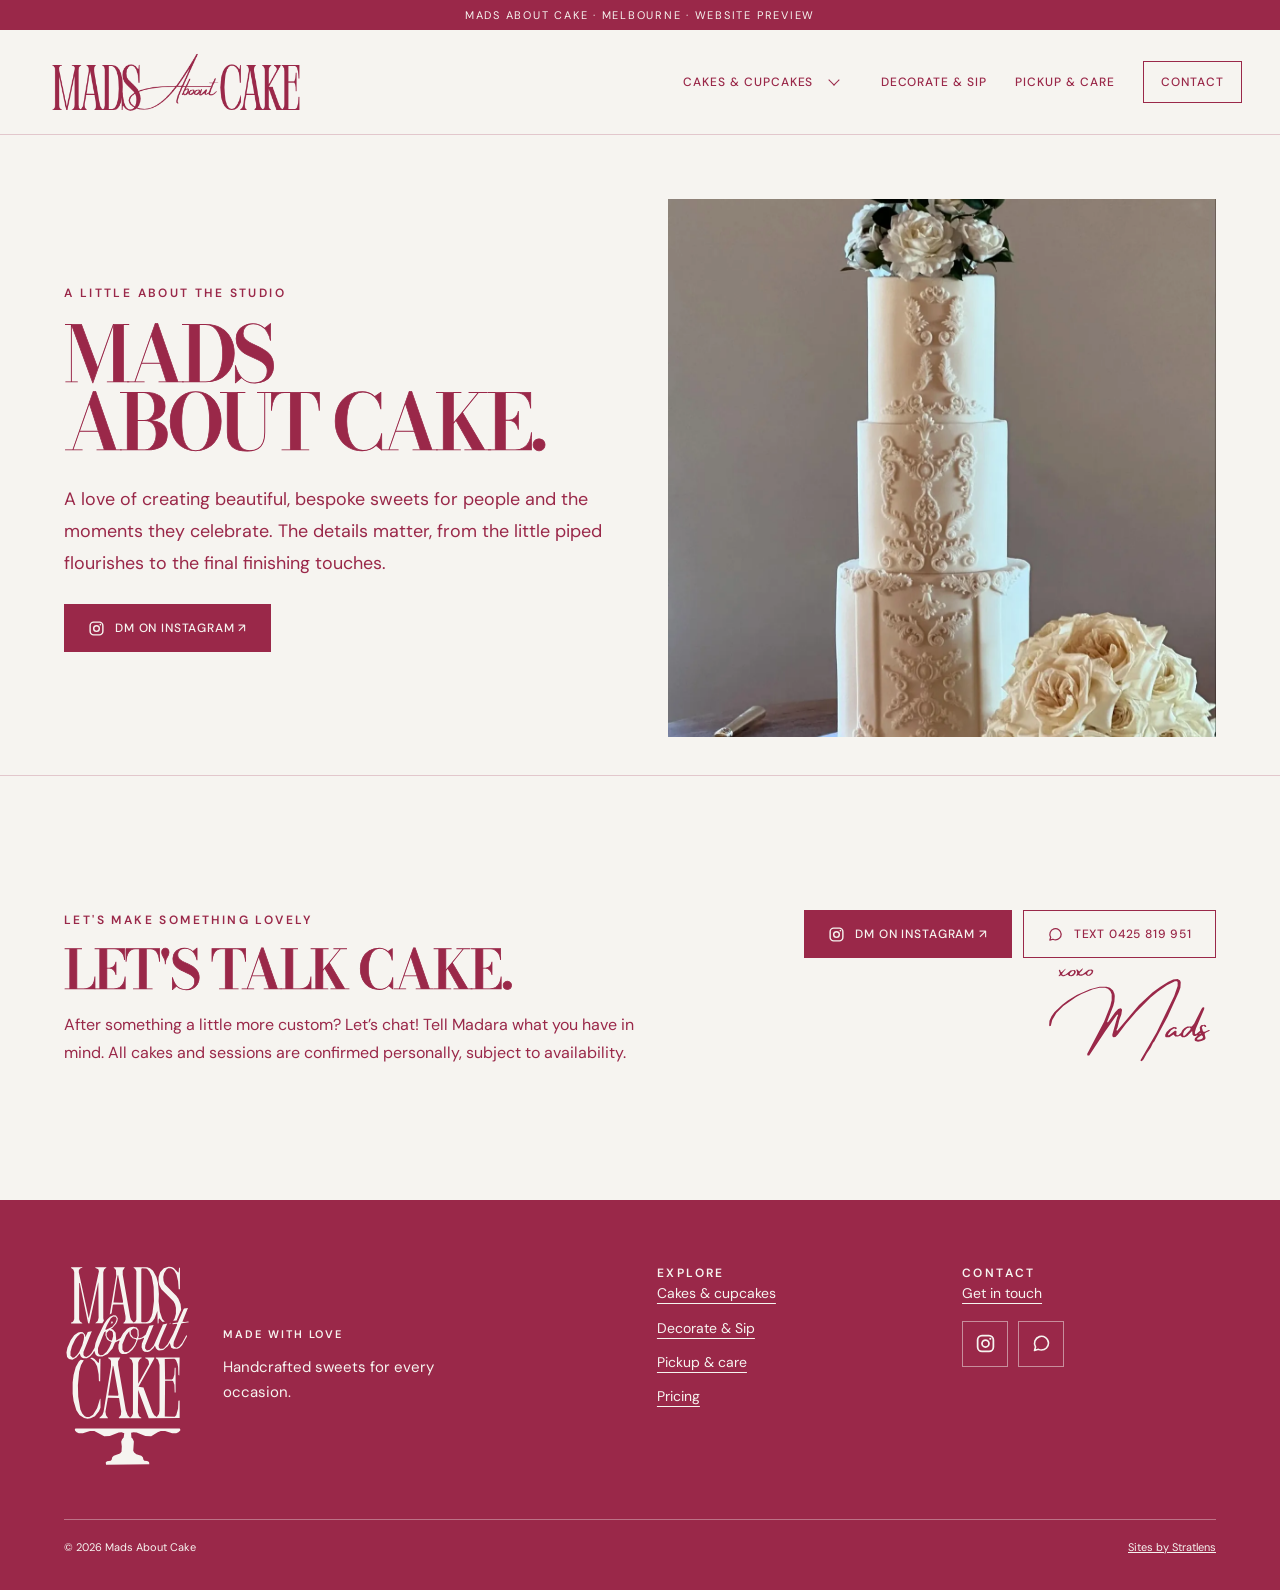
==== commit 4cdb36e7: "Align stacked logo, paper-style prices, care icons and photo framing with Mads' brand guide" ====
--- a/about/index.html
+++ b/about/index.html
@@ -1 +1 @@
-<!doctype html><html lang="en-AU"><head><meta charset="utf-8"><meta name="viewport" content="width=device-width,initial-scale=1"><meta name="robots" content="noindex,nofollow"><meta name="theme-color" content="#9A2849"><title>About | Mads About Cake</title><meta name="description" content="Meet Mads About Cake — bespoke cakes and sweets crafted for your special moments."><link rel="icon" type="image/png" href="/assets/brand/monogram-owner-transparent.png?v=20261105-brand1"><link rel="stylesheet" href="/assets/brand-site.css?v=20261105-brand1"><script src="/assets/brand-site.js?v=20261102-mobile4" defer></script></head><body><a class="skip-link" href="#main">Skip to content</a><div class="brand-topline">Mads About Cake · Melbourne · Website preview</div><header class="site-header"><div class="header-inner"><button type="button" class="mobile-nav-toggle" data-mobile-nav-toggle aria-label="Open navigation menu" aria-controls="mobile-site-menu" aria-expanded="false"><span class="mobile-nav-toggle__bars" aria-hidden="true"></span></button><a class="brand-link" href="/" aria-label="Mads About Cake home"><img src="/assets/brand/wordmark-owner-transparent.png?v=20261105-brand1" alt="Mads About Cake" width="250" height="62"></a><nav class="brand-links" aria-label="Main navigation"><div class="nav-cakes" data-cake-menu><a class="nav-cakes__main" href="/cakes/">Cakes &amp; cupcakes</a><button class="nav-cakes__toggle" type="button" aria-label="Show cake and cupcake categories" aria-controls="cakes-submenu" aria-expanded="false" data-cake-toggle><span class="nav-cakes__chevron" aria-hidden="true"></span></button><div class="nav-cakes__submenu" id="cakes-submenu" data-cake-panel hidden><a href="/cakes/">Explore all</a><a href="/weddings/">Weddings</a><a href="/celebrations/">Celebrations</a><a href="/tiramisu-cakes/">Tiramisu</a></div></div><a href="/decorate-and-sip/">Decorate &amp; Sip</a><a href="/cake-care/">Pickup &amp; care</a><a href="/enquire/" class="contact-nav">Contact</a></nav><a class="mobile-header-contact" href="/enquire/" aria-label="Contact Mads About Cake" title="Contact Mads About Cake"><span class="mobile-header-contact__glyph" aria-hidden="true"></span></a></div><nav id="mobile-site-menu" class="mobile-site-menu" data-mobile-nav aria-label="Mobile navigation" hidden><div class="mobile-site-menu__inner"><div class="mobile-site-menu__group"><div class="mobile-site-menu__group-head"><a class="mobile-site-menu__group-link" href="/cakes/">Cakes &amp; cupcakes<span class="mobile-site-menu__all" aria-hidden="true">↗</span></a><button class="mobile-site-menu__group-toggle" type="button" data-mobile-cakes-toggle aria-label="Show cake categories" aria-expanded="false" aria-controls="mobile-cakes-submenu"><span class="mobile-site-menu__chevron" aria-hidden="true"></span></button></div><div id="mobile-cakes-submenu" class="mobile-site-menu__subnav" data-mobile-cakes-panel hidden><a href="/weddings/">Weddings<span aria-hidden="true">↗</span></a><a href="/celebrations/">Celebrations<span aria-hidden="true">↗</span></a><a href="/tiramisu-cakes/">Tiramisu<span aria-hidden="true">↗</span></a></div></div><div class="mobile-site-menu__primary"><a href="/decorate-and-sip/">Decorate &amp; Sip<span aria-hidden="true">↗</span></a><a href="/cake-care/">Pickup &amp; care<span aria-hidden="true">↗</span></a><a href="/enquire/">Contact<span aria-hidden="true">↗</span></a></div></div></nav></header><div class="mobile-menu-backdrop" data-mobile-backdrop hidden></div><main id="main"><section class="page-hero container page-hero--split"><div><p class="eyebrow">A little about the studio</p><h1 class="display display--small">Mads<br>About Cake.</h1><p class="copy">A love of creating beautiful, bespoke sweets for people and the moments they celebrate. The details matter, from the little piped flourishes to the final finishing touches.</p><a class="btn" data-ig-contact href="https://ig.me/m/madsaboutcake">DM on Instagram ↗</a></div><div class="page-hero__image"><img src="/assets/featured-25/DJjIJNxB1ap-M324.webp" alt="Hand-decorated wedding cake by Mads About Cake"></div></section><section class="contact-strip"><div class="container contact-strip__inner"><div><p class="eyebrow">Let's make something lovely</p><h2 class="section-title">Let's talk cake.</h2><p>After something a little more custom? Let’s chat! Tell Madara what you have in mind. All cakes and sessions are confirmed personally, subject to availability.</p></div><div><div class="btns"><a class="btn" data-ig-contact href="https://ig.me/m/madsaboutcake" target="_blank" rel="noopener noreferrer">DM on Instagram ↗</a><a class="btn btn-outline" data-mobile-link href="sms:+61425819951">Text 0425 819 951</a></div><img class="contact-signature" src="/assets/brand/xoxo-mads-preview.svg" width="220" height="131" loading="lazy" alt="xoxo Mads" title="Temporary preview artwork; final signature export pending"><p class="mobile-pending" data-mobile-pending></p></div></div></section></main><footer class="brand-footer"><div class="container"><div class="footer-cols"><div><p class="eyebrow" style="color:var(--cream)">Mads About Cake</p><h2 class="footer-heading">Made with love.</h2><p class="footer-tagline">Handcrafted sweets for every occasion.</p></div><div><p class="eyebrow" style="color:var(--cream)">Explore</p><nav aria-label="Footer explore"><a href="/cakes/">Cakes &amp; cupcakes</a><a href="/decorate-and-sip/">Decorate &amp; Sip</a><a href="/cake-care/">Pickup &amp; care</a><a href="/pricing/">Pricing</a></nav></div><div><p class="eyebrow" style="color:var(--cream)">Contact</p><nav aria-label="Footer contact"><a href="/enquire/">Get in touch</a></nav><div class="footer-contact-icons" aria-label="Quick contact options"><a class="footer-contact-icons__link" href="https://ig.me/m/madsaboutcake" target="_blank" rel="noopener noreferrer" aria-label="DM on Instagram" title="DM on Instagram"><span class="footer-contact-icons__glyph footer-contact-icons__glyph--instagram" aria-hidden="true"></span></a><a class="footer-contact-icons__link" href="sms:+61425819951" aria-label="Text 0425 819 951" title="Text 0425 819 951"><span class="footer-contact-icons__glyph footer-contact-icons__glyph--message" aria-hidden="true"></span></a></div></div></div><div class="footer-bottom"><span>© 2026 Mads About Cake</span><a href="https://www.stratlens.com/websites/" target="_blank" rel="noopener noreferrer">Sites by Stratlens</a></div></div></footer></body></html>+<!doctype html><html lang="en-AU"><head><meta charset="utf-8"><meta name="viewport" content="width=device-width,initial-scale=1"><meta name="robots" content="noindex,nofollow"><meta name="theme-color" content="#9A2849"><title>About | Mads About Cake</title><meta name="description" content="Meet Mads About Cake — bespoke cakes and sweets crafted for your special moments."><link rel="icon" type="image/png" href="/assets/brand/monogram-owner-transparent.png?v=20261105-brand1"><link rel="stylesheet" href="/assets/brand-site.css?v=20261105-brand2"><script src="/assets/brand-site.js?v=20261102-mobile4" defer></script></head><body><a class="skip-link" href="#main">Skip to content</a><div class="brand-topline">Mads About Cake · Melbourne · Website preview</div><header class="site-header"><div class="header-inner"><button type="button" class="mobile-nav-toggle" data-mobile-nav-toggle aria-label="Open navigation menu" aria-controls="mobile-site-menu" aria-expanded="false"><span class="mobile-nav-toggle__bars" aria-hidden="true"></span></button><a class="brand-link" href="/" aria-label="Mads About Cake home"><img src="/assets/brand/wordmark-owner-transparent.png?v=20261105-brand1" alt="Mads About Cake" width="250" height="62"></a><nav class="brand-links" aria-label="Main navigation"><div class="nav-cakes" data-cake-menu><a class="nav-cakes__main" href="/cakes/">Cakes &amp; cupcakes</a><button class="nav-cakes__toggle" type="button" aria-label="Show cake and cupcake categories" aria-controls="cakes-submenu" aria-expanded="false" data-cake-toggle><span class="nav-cakes__chevron" aria-hidden="true"></span></button><div class="nav-cakes__submenu" id="cakes-submenu" data-cake-panel hidden><a href="/cakes/">Explore all</a><a href="/weddings/">Weddings</a><a href="/celebrations/">Celebrations</a><a href="/tiramisu-cakes/">Tiramisu</a></div></div><a href="/decorate-and-sip/">Decorate &amp; Sip</a><a href="/cake-care/">Pickup &amp; care</a><a href="/enquire/" class="contact-nav">Contact</a></nav><a class="mobile-header-contact" href="/enquire/" aria-label="Contact Mads About Cake" title="Contact Mads About Cake"><span class="mobile-header-contact__glyph" aria-hidden="true"></span></a></div><nav id="mobile-site-menu" class="mobile-site-menu" data-mobile-nav aria-label="Mobile navigation" hidden><div class="mobile-site-menu__inner"><div class="mobile-site-menu__group"><div class="mobile-site-menu__group-head"><a class="mobile-site-menu__group-link" href="/cakes/">Cakes &amp; cupcakes<span class="mobile-site-menu__all" aria-hidden="true">↗</span></a><button class="mobile-site-menu__group-toggle" type="button" data-mobile-cakes-toggle aria-label="Show cake categories" aria-expanded="false" aria-controls="mobile-cakes-submenu"><span class="mobile-site-menu__chevron" aria-hidden="true"></span></button></div><div id="mobile-cakes-submenu" class="mobile-site-menu__subnav" data-mobile-cakes-panel hidden><a href="/weddings/">Weddings<span aria-hidden="true">↗</span></a><a href="/celebrations/">Celebrations<span aria-hidden="true">↗</span></a><a href="/tiramisu-cakes/">Tiramisu<span aria-hidden="true">↗</span></a></div></div><div class="mobile-site-menu__primary"><a href="/decorate-and-sip/">Decorate &amp; Sip<span aria-hidden="true">↗</span></a><a href="/cake-care/">Pickup &amp; care<span aria-hidden="true">↗</span></a><a href="/enquire/">Contact<span aria-hidden="true">↗</span></a></div></div></nav></header><div class="mobile-menu-backdrop" data-mobile-backdrop hidden></div><main id="main"><section class="page-hero container page-hero--split"><div><p class="eyebrow">A little about the studio</p><h1 class="display display--small">Mads<br>About Cake.</h1><p class="copy">A love of creating beautiful, bespoke sweets for people and the moments they celebrate. The details matter, from the little piped flourishes to the final finishing touches.</p><a class="btn" data-ig-contact href="https://ig.me/m/madsaboutcake">DM on Instagram ↗</a></div><div class="page-hero__image"><img src="/assets/featured-25/DJjIJNxB1ap-M324.webp" alt="Hand-decorated wedding cake by Mads About Cake"></div></section><section class="contact-strip"><div class="container contact-strip__inner"><div><p class="eyebrow">Let's make something lovely</p><h2 class="section-title">Let's talk cake.</h2><p>After something a little more custom? Let’s chat! Tell Madara what you have in mind. All cakes and sessions are confirmed personally, subject to availability.</p></div><div><div class="btns"><a class="btn" data-ig-contact href="https://ig.me/m/madsaboutcake" target="_blank" rel="noopener noreferrer">DM on Instagram ↗</a><a class="btn btn-outline" data-mobile-link href="sms:+61425819951">Text 0425 819 951</a></div><img class="contact-signature" src="/assets/brand/xoxo-mads-preview.svg" width="220" height="131" loading="lazy" alt="xoxo Mads" title="Temporary preview artwork; final signature export pending"><p class="mobile-pending" data-mobile-pending></p></div></div></section></main><footer class="brand-footer"><div class="container"><div class="footer-cols"><div class="footer-brand"><a href="/" class="footer-brand__mark" aria-label="Mads About Cake home"><img src="/assets/brand/stacked-owner-cream.svg" width="124" height="197" alt="Mads About Cake stacked cake-stand logo" loading="lazy"></a><div class="footer-brand__copy"><p class="eyebrow" style="color:var(--cream)">Made with love</p><p class="footer-tagline">Handcrafted sweets for every occasion.</p></div></div><div><p class="eyebrow" style="color:var(--cream)">Explore</p><nav aria-label="Footer explore"><a href="/cakes/">Cakes &amp; cupcakes</a><a href="/decorate-and-sip/">Decorate &amp; Sip</a><a href="/cake-care/">Pickup &amp; care</a><a href="/pricing/">Pricing</a></nav></div><div><p class="eyebrow" style="color:var(--cream)">Contact</p><nav aria-label="Footer contact"><a href="/enquire/">Get in touch</a></nav><div class="footer-contact-icons" aria-label="Quick contact options"><a class="footer-contact-icons__link" href="https://ig.me/m/madsaboutcake" target="_blank" rel="noopener noreferrer" aria-label="DM on Instagram" title="DM on Instagram"><span class="footer-contact-icons__glyph footer-contact-icons__glyph--instagram" aria-hidden="true"></span></a><a class="footer-contact-icons__link" href="sms:+61425819951" aria-label="Text 0425 819 951" title="Text 0425 819 951"><span class="footer-contact-icons__glyph footer-contact-icons__glyph--message" aria-hidden="true"></span></a></div></div></div><div class="footer-bottom"><span>© 2026 Mads About Cake</span><a href="https://www.stratlens.com/websites/" target="_blank" rel="noopener noreferrer">Sites by Stratlens</a></div></div></footer></body></html>
--- a/assets/brand-site.css
+++ b/assets/brand-site.css
@@ -468,3 +468,59 @@
 @media(max-width:850px){.pricing-grid{grid-template-columns:repeat(2,minmax(0,1fr))}.pricing-grid>.pricing-panel:last-child:nth-child(odd){grid-column:1/-1}}
 @media(max-width:650px){.pricing-grid,.pricing-grid--two{grid-template-columns:1fr}.pricing-grid>.pricing-panel:last-child:nth-child(odd){grid-column:auto}.pricing-body{padding-bottom:50px}.pricing-panel{padding:24px}.gallery[data-gallery=tiramisu]{grid-template-columns:repeat(2,minmax(0,1fr));gap:14px}}
 @media(max-width:360px){.gallery[data-gallery=tiramisu]{grid-template-columns:1fr}}
+
+/* November brand-consistency pass: original logo artwork, quiet price-list rules,
+   authentic photo framing and single-colour care illustrations. Font licensing pending. */
+.footer-brand{display:flex;align-items:center;gap:clamp(18px,2.4vw,34px);min-width:0}
+.footer-brand__mark{width:clamp(105px,10vw,143px);flex:none;display:block}
+.footer-brand__mark img{width:100%;height:auto;display:block;object-fit:contain}
+.footer-brand__copy{min-width:0;max-width:220px}
+.footer-brand__copy .eyebrow{font-size:11px;letter-spacing:.18em}
+.footer-brand__copy .footer-tagline{font:400 15px/1.7 var(--body);margin:12px 0 0;color:var(--cream)}
+.footer-cols{grid-template-columns:minmax(0,1.6fr) minmax(0,.75fr) minmax(0,.75fr);gap:clamp(24px,4vw,64px)}
+.brand-footer{padding-top:clamp(48px,5vw,68px)}
+/* Make the homepage category tiles look like one curated editorial set. */
+.category-card__image{height:auto;aspect-ratio:4/5;max-height:395px}
+.category-card__image img{width:100%;height:100%;object-fit:cover;object-position:center 44%}
+.category-card:nth-child(1) .category-card__image img{object-position:center 43%}
+.category-card:nth-child(2) .category-card__image img{object-position:center 47%}
+.category-card:nth-child(3) .category-card__image img{object-position:center 47%}
+.category-card__name{line-height:1.18}
+.category-card__note{line-height:1.55;margin-top:5px}
+/* Pricing is a restrained digital interpretation of the owner's printed price list. */
+.pricing-intro{padding-top:clamp(54px,6vw,80px);padding-bottom:clamp(38px,4vw,55px)}
+.pricing-body{padding-bottom:clamp(52px,5.5vw,75px)}
+.pricing-body>.section-title{font-size:clamp(39px,4.1vw,58px);line-height:1.09;margin:12px 0 23px}
+.pricing-grid{gap:clamp(18px,2.3vw,32px)}
+.pricing-panel{background:transparent;border:0;border-top:1px solid rgba(154,40,73,.48);padding:clamp(22px,2.6vw,34px) 7px 18px}
+.pricing-panel h3{font-size:clamp(24px,2.35vw,34px);line-height:1.16;margin:0 0 22px}
+.pricing-panel p,.pricing-panel li{font-size:15px;line-height:1.85}
+.pricing-table th,.pricing-table td{border-bottom:1px solid rgba(154,40,73,.28);padding:13px 0}
+.pricing-body .editorial-rule{margin-bottom:29px}
+.pricing-price{font-size:clamp(32px,3.1vw,42px)!important}
+.pricing-footnote{max-width:760px}
+.pricing-outro .section-title{font-size:clamp(39px,4.1vw,61px)}
+/* Icon vocabulary: one neutral-width line weight, only official crimson and cream. */
+.care-panel__icon{color:var(--crimson)}
+.care-panel__icon svg{height:29px;width:29px;display:block;stroke:currentColor;stroke-width:1.65;stroke-linecap:round;stroke-linejoin:round;fill:none}
+.care-panel--reminder .care-panel__icon{background:var(--cream);border-color:var(--cream)}
+.care-panel__head .section-title{font-size:clamp(29px,3.5vw,53px)}
+/* Keep headline hierarchy calmer without changing approved section-height balance. */
+.statement .statement-title{font-size:clamp(42px,3.5vw,58px);line-height:1.06}
+.contact-strip .section-title{font-size:clamp(38px,4.2vw,62px)}
+@media(max-width:1040px){
+ .footer-cols{grid-template-columns:minmax(0,1.4fr) repeat(2,minmax(0,1fr));gap:28px}
+}
+@media(max-width:650px){
+ .footer-cols{grid-template-columns:repeat(2,minmax(0,1fr));gap:32px 18px}
+ .footer-brand{gap:23px;align-items:center}
+ .footer-brand__mark{width:clamp(98px,32vw,125px)}
+ .footer-brand__copy .footer-tagline{font-size:14px;line-height:1.6}
+ .category-card__image{height:auto;aspect-ratio:4/5;max-height:none}
+ .pricing-panel{padding:23px 0 16px}
+ .pricing-body>.section-title{font-size:clamp(36px,8.8vw,52px)}
+ .care-panel__icon svg{width:25px;height:25px}
+ .statement .statement-title{font-size:clamp(34px,8.4vw,48px)}
+ .contact-strip .section-title{font-size:clamp(38px,9.3vw,56px)}
+}
+@media(max-width:360px){.category-card__image{height:auto;aspect-ratio:4/5}}
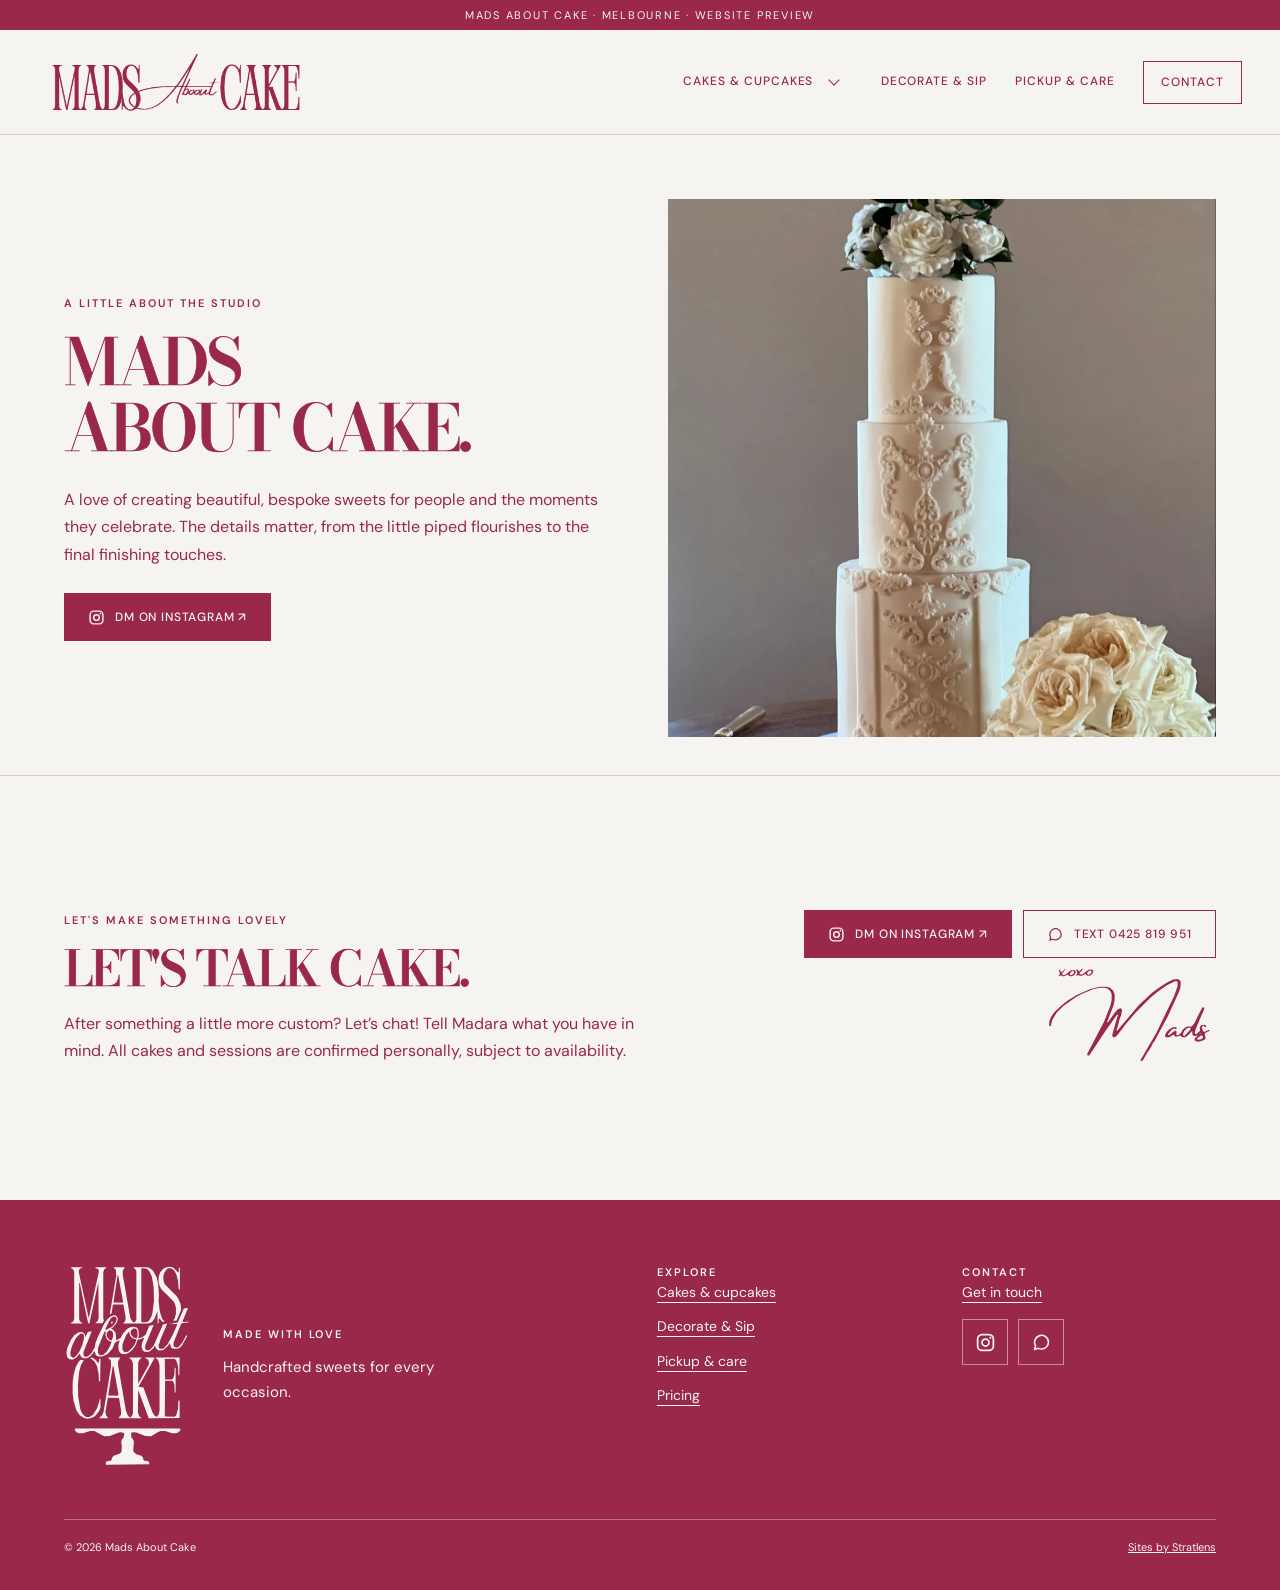
==== commit 9c9c4016: "Unify mobile and desktop typography scale; verify title hierarchy" ====
--- a/about/index.html
+++ b/about/index.html
@@ -1 +1 @@
-<!doctype html><html lang="en-AU"><head><meta charset="utf-8"><meta name="viewport" content="width=device-width,initial-scale=1"><meta name="robots" content="noindex,nofollow"><meta name="theme-color" content="#9A2849"><title>About | Mads About Cake</title><meta name="description" content="Meet Mads About Cake — bespoke cakes and sweets crafted for your special moments."><link rel="icon" type="image/png" href="/assets/brand/monogram-owner-transparent.png?v=20261105-brand1"><link rel="stylesheet" href="/assets/brand-site.css?v=20261105-brand2"><script src="/assets/brand-site.js?v=20261102-mobile4" defer></script></head><body><a class="skip-link" href="#main">Skip to content</a><div class="brand-topline">Mads About Cake · Melbourne · Website preview</div><header class="site-header"><div class="header-inner"><button type="button" class="mobile-nav-toggle" data-mobile-nav-toggle aria-label="Open navigation menu" aria-controls="mobile-site-menu" aria-expanded="false"><span class="mobile-nav-toggle__bars" aria-hidden="true"></span></button><a class="brand-link" href="/" aria-label="Mads About Cake home"><img src="/assets/brand/wordmark-owner-transparent.png?v=20261105-brand1" alt="Mads About Cake" width="250" height="62"></a><nav class="brand-links" aria-label="Main navigation"><div class="nav-cakes" data-cake-menu><a class="nav-cakes__main" href="/cakes/">Cakes &amp; cupcakes</a><button class="nav-cakes__toggle" type="button" aria-label="Show cake and cupcake categories" aria-controls="cakes-submenu" aria-expanded="false" data-cake-toggle><span class="nav-cakes__chevron" aria-hidden="true"></span></button><div class="nav-cakes__submenu" id="cakes-submenu" data-cake-panel hidden><a href="/cakes/">Explore all</a><a href="/weddings/">Weddings</a><a href="/celebrations/">Celebrations</a><a href="/tiramisu-cakes/">Tiramisu</a></div></div><a href="/decorate-and-sip/">Decorate &amp; Sip</a><a href="/cake-care/">Pickup &amp; care</a><a href="/enquire/" class="contact-nav">Contact</a></nav><a class="mobile-header-contact" href="/enquire/" aria-label="Contact Mads About Cake" title="Contact Mads About Cake"><span class="mobile-header-contact__glyph" aria-hidden="true"></span></a></div><nav id="mobile-site-menu" class="mobile-site-menu" data-mobile-nav aria-label="Mobile navigation" hidden><div class="mobile-site-menu__inner"><div class="mobile-site-menu__group"><div class="mobile-site-menu__group-head"><a class="mobile-site-menu__group-link" href="/cakes/">Cakes &amp; cupcakes<span class="mobile-site-menu__all" aria-hidden="true">↗</span></a><button class="mobile-site-menu__group-toggle" type="button" data-mobile-cakes-toggle aria-label="Show cake categories" aria-expanded="false" aria-controls="mobile-cakes-submenu"><span class="mobile-site-menu__chevron" aria-hidden="true"></span></button></div><div id="mobile-cakes-submenu" class="mobile-site-menu__subnav" data-mobile-cakes-panel hidden><a href="/weddings/">Weddings<span aria-hidden="true">↗</span></a><a href="/celebrations/">Celebrations<span aria-hidden="true">↗</span></a><a href="/tiramisu-cakes/">Tiramisu<span aria-hidden="true">↗</span></a></div></div><div class="mobile-site-menu__primary"><a href="/decorate-and-sip/">Decorate &amp; Sip<span aria-hidden="true">↗</span></a><a href="/cake-care/">Pickup &amp; care<span aria-hidden="true">↗</span></a><a href="/enquire/">Contact<span aria-hidden="true">↗</span></a></div></div></nav></header><div class="mobile-menu-backdrop" data-mobile-backdrop hidden></div><main id="main"><section class="page-hero container page-hero--split"><div><p class="eyebrow">A little about the studio</p><h1 class="display display--small">Mads<br>About Cake.</h1><p class="copy">A love of creating beautiful, bespoke sweets for people and the moments they celebrate. The details matter, from the little piped flourishes to the final finishing touches.</p><a class="btn" data-ig-contact href="https://ig.me/m/madsaboutcake">DM on Instagram ↗</a></div><div class="page-hero__image"><img src="/assets/featured-25/DJjIJNxB1ap-M324.webp" alt="Hand-decorated wedding cake by Mads About Cake"></div></section><section class="contact-strip"><div class="container contact-strip__inner"><div><p class="eyebrow">Let's make something lovely</p><h2 class="section-title">Let's talk cake.</h2><p>After something a little more custom? Let’s chat! Tell Madara what you have in mind. All cakes and sessions are confirmed personally, subject to availability.</p></div><div><div class="btns"><a class="btn" data-ig-contact href="https://ig.me/m/madsaboutcake" target="_blank" rel="noopener noreferrer">DM on Instagram ↗</a><a class="btn btn-outline" data-mobile-link href="sms:+61425819951">Text 0425 819 951</a></div><img class="contact-signature" src="/assets/brand/xoxo-mads-preview.svg" width="220" height="131" loading="lazy" alt="xoxo Mads" title="Temporary preview artwork; final signature export pending"><p class="mobile-pending" data-mobile-pending></p></div></div></section></main><footer class="brand-footer"><div class="container"><div class="footer-cols"><div class="footer-brand"><a href="/" class="footer-brand__mark" aria-label="Mads About Cake home"><img src="/assets/brand/stacked-owner-cream.svg" width="124" height="197" alt="Mads About Cake stacked cake-stand logo" loading="lazy"></a><div class="footer-brand__copy"><p class="eyebrow" style="color:var(--cream)">Made with love</p><p class="footer-tagline">Handcrafted sweets for every occasion.</p></div></div><div><p class="eyebrow" style="color:var(--cream)">Explore</p><nav aria-label="Footer explore"><a href="/cakes/">Cakes &amp; cupcakes</a><a href="/decorate-and-sip/">Decorate &amp; Sip</a><a href="/cake-care/">Pickup &amp; care</a><a href="/pricing/">Pricing</a></nav></div><div><p class="eyebrow" style="color:var(--cream)">Contact</p><nav aria-label="Footer contact"><a href="/enquire/">Get in touch</a></nav><div class="footer-contact-icons" aria-label="Quick contact options"><a class="footer-contact-icons__link" href="https://ig.me/m/madsaboutcake" target="_blank" rel="noopener noreferrer" aria-label="DM on Instagram" title="DM on Instagram"><span class="footer-contact-icons__glyph footer-contact-icons__glyph--instagram" aria-hidden="true"></span></a><a class="footer-contact-icons__link" href="sms:+61425819951" aria-label="Text 0425 819 951" title="Text 0425 819 951"><span class="footer-contact-icons__glyph footer-contact-icons__glyph--message" aria-hidden="true"></span></a></div></div></div><div class="footer-bottom"><span>© 2026 Mads About Cake</span><a href="https://www.stratlens.com/websites/" target="_blank" rel="noopener noreferrer">Sites by Stratlens</a></div></div></footer></body></html>+<!doctype html><html lang="en-AU"><head><meta charset="utf-8"><meta name="viewport" content="width=device-width,initial-scale=1"><meta name="robots" content="noindex,nofollow"><meta name="theme-color" content="#9A2849"><title>About | Mads About Cake</title><meta name="description" content="Meet Mads About Cake — bespoke cakes and sweets crafted for your special moments."><link rel="icon" type="image/png" href="/assets/brand/monogram-owner-transparent.png?v=20261105-brand1"><link rel="stylesheet" href="/assets/brand-site.css?v=20261105-type1"><script src="/assets/brand-site.js?v=20261102-mobile4" defer></script></head><body><a class="skip-link" href="#main">Skip to content</a><div class="brand-topline">Mads About Cake · Melbourne · Website preview</div><header class="site-header"><div class="header-inner"><button type="button" class="mobile-nav-toggle" data-mobile-nav-toggle aria-label="Open navigation menu" aria-controls="mobile-site-menu" aria-expanded="false"><span class="mobile-nav-toggle__bars" aria-hidden="true"></span></button><a class="brand-link" href="/" aria-label="Mads About Cake home"><img src="/assets/brand/wordmark-owner-transparent.png?v=20261105-brand1" alt="Mads About Cake" width="250" height="62"></a><nav class="brand-links" aria-label="Main navigation"><div class="nav-cakes" data-cake-menu><a class="nav-cakes__main" href="/cakes/">Cakes &amp; cupcakes</a><button class="nav-cakes__toggle" type="button" aria-label="Show cake and cupcake categories" aria-controls="cakes-submenu" aria-expanded="false" data-cake-toggle><span class="nav-cakes__chevron" aria-hidden="true"></span></button><div class="nav-cakes__submenu" id="cakes-submenu" data-cake-panel hidden><a href="/cakes/">Explore all</a><a href="/weddings/">Weddings</a><a href="/celebrations/">Celebrations</a><a href="/tiramisu-cakes/">Tiramisu</a></div></div><a href="/decorate-and-sip/">Decorate &amp; Sip</a><a href="/cake-care/">Pickup &amp; care</a><a href="/enquire/" class="contact-nav">Contact</a></nav><a class="mobile-header-contact" href="/enquire/" aria-label="Contact Mads About Cake" title="Contact Mads About Cake"><span class="mobile-header-contact__glyph" aria-hidden="true"></span></a></div><nav id="mobile-site-menu" class="mobile-site-menu" data-mobile-nav aria-label="Mobile navigation" hidden><div class="mobile-site-menu__inner"><div class="mobile-site-menu__group"><div class="mobile-site-menu__group-head"><a class="mobile-site-menu__group-link" href="/cakes/">Cakes &amp; cupcakes<span class="mobile-site-menu__all" aria-hidden="true">↗</span></a><button class="mobile-site-menu__group-toggle" type="button" data-mobile-cakes-toggle aria-label="Show cake categories" aria-expanded="false" aria-controls="mobile-cakes-submenu"><span class="mobile-site-menu__chevron" aria-hidden="true"></span></button></div><div id="mobile-cakes-submenu" class="mobile-site-menu__subnav" data-mobile-cakes-panel hidden><a href="/weddings/">Weddings<span aria-hidden="true">↗</span></a><a href="/celebrations/">Celebrations<span aria-hidden="true">↗</span></a><a href="/tiramisu-cakes/">Tiramisu<span aria-hidden="true">↗</span></a></div></div><div class="mobile-site-menu__primary"><a href="/decorate-and-sip/">Decorate &amp; Sip<span aria-hidden="true">↗</span></a><a href="/cake-care/">Pickup &amp; care<span aria-hidden="true">↗</span></a><a href="/enquire/">Contact<span aria-hidden="true">↗</span></a></div></div></nav></header><div class="mobile-menu-backdrop" data-mobile-backdrop hidden></div><main id="main"><section class="page-hero container page-hero--split"><div><p class="eyebrow">A little about the studio</p><h1 class="display display--small">Mads<br>About Cake.</h1><p class="copy">A love of creating beautiful, bespoke sweets for people and the moments they celebrate. The details matter, from the little piped flourishes to the final finishing touches.</p><a class="btn" data-ig-contact href="https://ig.me/m/madsaboutcake">DM on Instagram ↗</a></div><div class="page-hero__image"><img src="/assets/featured-25/DJjIJNxB1ap-M324.webp" alt="Hand-decorated wedding cake by Mads About Cake"></div></section><section class="contact-strip"><div class="container contact-strip__inner"><div><p class="eyebrow">Let's make something lovely</p><h2 class="section-title">Let's talk cake.</h2><p>After something a little more custom? Let’s chat! Tell Madara what you have in mind. All cakes and sessions are confirmed personally, subject to availability.</p></div><div><div class="btns"><a class="btn" data-ig-contact href="https://ig.me/m/madsaboutcake" target="_blank" rel="noopener noreferrer">DM on Instagram ↗</a><a class="btn btn-outline" data-mobile-link href="sms:+61425819951">Text 0425 819 951</a></div><img class="contact-signature" src="/assets/brand/xoxo-mads-preview.svg" width="220" height="131" loading="lazy" alt="xoxo Mads" title="Temporary preview artwork; final signature export pending"><p class="mobile-pending" data-mobile-pending></p></div></div></section></main><footer class="brand-footer"><div class="container"><div class="footer-cols"><div class="footer-brand"><a href="/" class="footer-brand__mark" aria-label="Mads About Cake home"><img src="/assets/brand/stacked-owner-cream.svg" width="124" height="197" alt="Mads About Cake stacked cake-stand logo" loading="lazy"></a><div class="footer-brand__copy"><p class="eyebrow" style="color:var(--cream)">Made with love</p><p class="footer-tagline">Handcrafted sweets for every occasion.</p></div></div><div><p class="eyebrow" style="color:var(--cream)">Explore</p><nav aria-label="Footer explore"><a href="/cakes/">Cakes &amp; cupcakes</a><a href="/decorate-and-sip/">Decorate &amp; Sip</a><a href="/cake-care/">Pickup &amp; care</a><a href="/pricing/">Pricing</a></nav></div><div><p class="eyebrow" style="color:var(--cream)">Contact</p><nav aria-label="Footer contact"><a href="/enquire/">Get in touch</a></nav><div class="footer-contact-icons" aria-label="Quick contact options"><a class="footer-contact-icons__link" href="https://ig.me/m/madsaboutcake" target="_blank" rel="noopener noreferrer" aria-label="DM on Instagram" title="DM on Instagram"><span class="footer-contact-icons__glyph footer-contact-icons__glyph--instagram" aria-hidden="true"></span></a><a class="footer-contact-icons__link" href="sms:+61425819951" aria-label="Text 0425 819 951" title="Text 0425 819 951"><span class="footer-contact-icons__glyph footer-contact-icons__glyph--message" aria-hidden="true"></span></a></div></div></div><div class="footer-bottom"><span>© 2026 Mads About Cake</span><a href="https://www.stratlens.com/websites/" target="_blank" rel="noopener noreferrer">Sites by Stratlens</a></div></div></footer></body></html>
--- a/assets/brand-site.css
+++ b/assets/brand-site.css
@@ -524,3 +524,52 @@
  .contact-strip .section-title{font-size:clamp(38px,9.3vw,56px)}
 }
 @media(max-width:360px){.category-card__image{height:auto;aspect-ratio:4/5}}
+
+/* Sitewide typography system — 5 November 2026.
+   The brand's official webfonts remain pending. These variables keep scale and
+   vertical rhythm consistent while the current display/body fallbacks are used.
+   Exceptions: homepage statement, constrained care panels and one-line Sip H1. */
+:root{
+ --type-hero:clamp(62px,8vw,118px);
+ --type-page:clamp(46px,5vw,72px);
+ --type-section:clamp(38px,3.8vw,55px);
+ --type-subsection:clamp(24px,2.2vw,32px);
+ --type-copy:clamp(16px,1.18vw,18px);
+ --type-small:14px;
+ --type-eyebrow:11px;
+}
+body{font-size:var(--type-copy);line-height:1.72}
+.display{font-size:var(--type-hero);line-height:.96}
+main h1.display--small{font-size:var(--type-page);line-height:1.02;letter-spacing:-.045em}
+.section-title{font-size:var(--type-section);line-height:1.06;letter-spacing:-.035em}
+.eyebrow{font-size:var(--type-eyebrow);line-height:1.5;letter-spacing:.18em}
+.copy,.page-hero:not(.decorate-page-hero) .copy,.pricing-intro-copy{font-size:var(--type-copy);line-height:1.72}
+.pricing-panel p,.pricing-panel li,.pricing-table th,.pricing-table td,
+.care-tip-grid p,.care-bullets li{font-size:var(--type-copy);line-height:1.7}
+.pricing-panel h3{font-size:var(--type-subsection);line-height:1.13;margin:0 0 15px}
+.pricing-source-note{font-size:var(--type-small);line-height:1.65;opacity:.84}
+.pricing-intro{padding-top:clamp(42px,4vw,64px);padding-bottom:clamp(24px,3vw,40px)}
+.pricing-intro .copy{margin:18px 0 0}
+.pricing-intro .pricing-source-note{margin:16px 0 0}
+.pricing-body{padding-bottom:clamp(42px,4.4vw,68px)}
+.pricing-body .editorial-rule{margin-bottom:23px}
+.pricing-body>.section-title{font-size:var(--type-section);line-height:1.07;margin:9px 0 16px}
+.pricing-intro-copy{margin:0 0 22px}
+.pricing-panel{padding:20px 7px 14px}
+.contact-strip .section-title,.pricing-outro .section-title{font-size:var(--type-section)}
+.care-panel__head .section-title{font-size:clamp(28px,2.9vw,44px)}
+@media(max-width:650px){
+ :root{--type-hero:54px;--type-page:40px;--type-section:32px;--type-subsection:24px;--type-copy:16px}
+ .page-hero .display--small,.care-hero .display--small{font-size:var(--type-page)}
+ .decorate-page-hero .display.decorate-heading{font-size:clamp(29px,8.8vw,39px);line-height:1.08}
+ .care-panel__head .section-title{font-size:28px}
+ .contact-strip .section-title,.pricing-outro .section-title{font-size:34px}
+ .pricing-body{padding-bottom:38px}
+ .pricing-panel{padding:19px 0 13px}
+ .pricing-intro .copy{margin-top:16px}
+}
+@media(max-width:360px){
+ :root{--type-hero:50px;--type-page:38px;--type-section:30px;--type-subsection:23px}
+ .care-panel__head .section-title{font-size:27px}
+ .contact-strip .section-title,.pricing-outro .section-title{font-size:32px}
+}
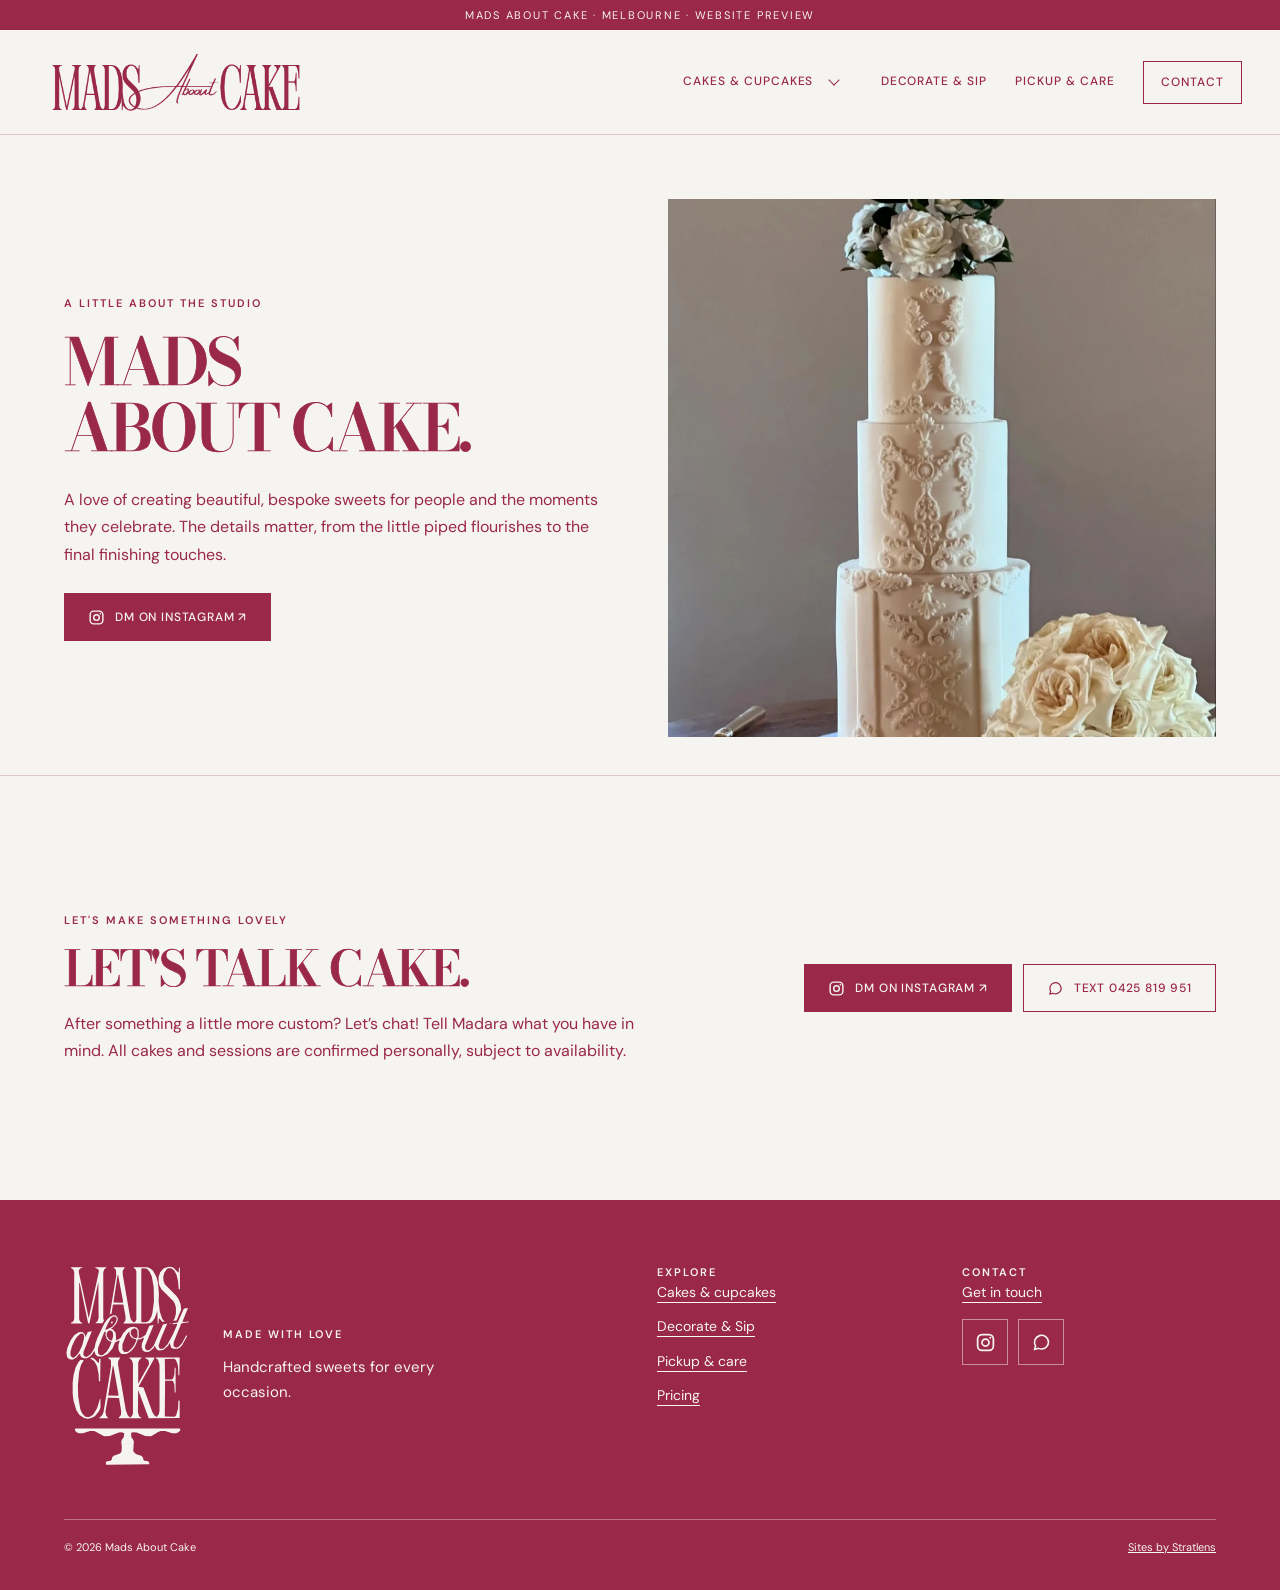
==== commit e1ccce7b: "Polish owner-facing copy, mobile contact UX and remove unofficial signature" ====
--- a/about/index.html
+++ b/about/index.html
@@ -1 +1 @@
-<!doctype html><html lang="en-AU"><head><meta charset="utf-8"><meta name="viewport" content="width=device-width,initial-scale=1"><meta name="robots" content="noindex,nofollow"><meta name="theme-color" content="#9A2849"><title>About | Mads About Cake</title><meta name="description" content="Meet Mads About Cake — bespoke cakes and sweets crafted for your special moments."><link rel="icon" type="image/png" href="/assets/brand/monogram-owner-transparent.png?v=20261105-brand1"><link rel="stylesheet" href="/assets/brand-site.css?v=20261105-type1"><script src="/assets/brand-site.js?v=20261102-mobile4" defer></script></head><body><a class="skip-link" href="#main">Skip to content</a><div class="brand-topline">Mads About Cake · Melbourne · Website preview</div><header class="site-header"><div class="header-inner"><button type="button" class="mobile-nav-toggle" data-mobile-nav-toggle aria-label="Open navigation menu" aria-controls="mobile-site-menu" aria-expanded="false"><span class="mobile-nav-toggle__bars" aria-hidden="true"></span></button><a class="brand-link" href="/" aria-label="Mads About Cake home"><img src="/assets/brand/wordmark-owner-transparent.png?v=20261105-brand1" alt="Mads About Cake" width="250" height="62"></a><nav class="brand-links" aria-label="Main navigation"><div class="nav-cakes" data-cake-menu><a class="nav-cakes__main" href="/cakes/">Cakes &amp; cupcakes</a><button class="nav-cakes__toggle" type="button" aria-label="Show cake and cupcake categories" aria-controls="cakes-submenu" aria-expanded="false" data-cake-toggle><span class="nav-cakes__chevron" aria-hidden="true"></span></button><div class="nav-cakes__submenu" id="cakes-submenu" data-cake-panel hidden><a href="/cakes/">Explore all</a><a href="/weddings/">Weddings</a><a href="/celebrations/">Celebrations</a><a href="/tiramisu-cakes/">Tiramisu</a></div></div><a href="/decorate-and-sip/">Decorate &amp; Sip</a><a href="/cake-care/">Pickup &amp; care</a><a href="/enquire/" class="contact-nav">Contact</a></nav><a class="mobile-header-contact" href="/enquire/" aria-label="Contact Mads About Cake" title="Contact Mads About Cake"><span class="mobile-header-contact__glyph" aria-hidden="true"></span></a></div><nav id="mobile-site-menu" class="mobile-site-menu" data-mobile-nav aria-label="Mobile navigation" hidden><div class="mobile-site-menu__inner"><div class="mobile-site-menu__group"><div class="mobile-site-menu__group-head"><a class="mobile-site-menu__group-link" href="/cakes/">Cakes &amp; cupcakes<span class="mobile-site-menu__all" aria-hidden="true">↗</span></a><button class="mobile-site-menu__group-toggle" type="button" data-mobile-cakes-toggle aria-label="Show cake categories" aria-expanded="false" aria-controls="mobile-cakes-submenu"><span class="mobile-site-menu__chevron" aria-hidden="true"></span></button></div><div id="mobile-cakes-submenu" class="mobile-site-menu__subnav" data-mobile-cakes-panel hidden><a href="/weddings/">Weddings<span aria-hidden="true">↗</span></a><a href="/celebrations/">Celebrations<span aria-hidden="true">↗</span></a><a href="/tiramisu-cakes/">Tiramisu<span aria-hidden="true">↗</span></a></div></div><div class="mobile-site-menu__primary"><a href="/decorate-and-sip/">Decorate &amp; Sip<span aria-hidden="true">↗</span></a><a href="/cake-care/">Pickup &amp; care<span aria-hidden="true">↗</span></a><a href="/enquire/">Contact<span aria-hidden="true">↗</span></a></div></div></nav></header><div class="mobile-menu-backdrop" data-mobile-backdrop hidden></div><main id="main"><section class="page-hero container page-hero--split"><div><p class="eyebrow">A little about the studio</p><h1 class="display display--small">Mads<br>About Cake.</h1><p class="copy">A love of creating beautiful, bespoke sweets for people and the moments they celebrate. The details matter, from the little piped flourishes to the final finishing touches.</p><a class="btn" data-ig-contact href="https://ig.me/m/madsaboutcake">DM on Instagram ↗</a></div><div class="page-hero__image"><img src="/assets/featured-25/DJjIJNxB1ap-M324.webp" alt="Hand-decorated wedding cake by Mads About Cake"></div></section><section class="contact-strip"><div class="container contact-strip__inner"><div><p class="eyebrow">Let's make something lovely</p><h2 class="section-title">Let's talk cake.</h2><p>After something a little more custom? Let’s chat! Tell Madara what you have in mind. All cakes and sessions are confirmed personally, subject to availability.</p></div><div><div class="btns"><a class="btn" data-ig-contact href="https://ig.me/m/madsaboutcake" target="_blank" rel="noopener noreferrer">DM on Instagram ↗</a><a class="btn btn-outline" data-mobile-link href="sms:+61425819951">Text 0425 819 951</a></div><img class="contact-signature" src="/assets/brand/xoxo-mads-preview.svg" width="220" height="131" loading="lazy" alt="xoxo Mads" title="Temporary preview artwork; final signature export pending"><p class="mobile-pending" data-mobile-pending></p></div></div></section></main><footer class="brand-footer"><div class="container"><div class="footer-cols"><div class="footer-brand"><a href="/" class="footer-brand__mark" aria-label="Mads About Cake home"><img src="/assets/brand/stacked-owner-cream.svg" width="124" height="197" alt="Mads About Cake stacked cake-stand logo" loading="lazy"></a><div class="footer-brand__copy"><p class="eyebrow" style="color:var(--cream)">Made with love</p><p class="footer-tagline">Handcrafted sweets for every occasion.</p></div></div><div><p class="eyebrow" style="color:var(--cream)">Explore</p><nav aria-label="Footer explore"><a href="/cakes/">Cakes &amp; cupcakes</a><a href="/decorate-and-sip/">Decorate &amp; Sip</a><a href="/cake-care/">Pickup &amp; care</a><a href="/pricing/">Pricing</a></nav></div><div><p class="eyebrow" style="color:var(--cream)">Contact</p><nav aria-label="Footer contact"><a href="/enquire/">Get in touch</a></nav><div class="footer-contact-icons" aria-label="Quick contact options"><a class="footer-contact-icons__link" href="https://ig.me/m/madsaboutcake" target="_blank" rel="noopener noreferrer" aria-label="DM on Instagram" title="DM on Instagram"><span class="footer-contact-icons__glyph footer-contact-icons__glyph--instagram" aria-hidden="true"></span></a><a class="footer-contact-icons__link" href="sms:+61425819951" aria-label="Text 0425 819 951" title="Text 0425 819 951"><span class="footer-contact-icons__glyph footer-contact-icons__glyph--message" aria-hidden="true"></span></a></div></div></div><div class="footer-bottom"><span>© 2026 Mads About Cake</span><a href="https://www.stratlens.com/websites/" target="_blank" rel="noopener noreferrer">Sites by Stratlens</a></div></div></footer></body></html>+<!doctype html><html lang="en-AU"><head><meta charset="utf-8"><meta name="viewport" content="width=device-width,initial-scale=1"><meta name="robots" content="noindex,nofollow"><meta name="theme-color" content="#9A2849"><title>About | Mads About Cake</title><meta name="description" content="Meet Mads About Cake — bespoke cakes and sweets crafted for your special moments."><link rel="icon" type="image/png" href="/assets/brand/monogram-owner-transparent.png?v=20261105-brand1"><link rel="stylesheet" href="/assets/brand-site.css?v=20261105-finalpolish1"><script src="/assets/brand-site.js?v=20261105-finalpolish1" defer></script></head><body><a class="skip-link" href="#main">Skip to content</a><div class="brand-topline">Mads About Cake · Melbourne · Website preview</div><header class="site-header"><div class="header-inner"><button type="button" class="mobile-nav-toggle" data-mobile-nav-toggle aria-label="Open navigation menu" aria-controls="mobile-site-menu" aria-expanded="false"><span class="mobile-nav-toggle__bars" aria-hidden="true"></span></button><a class="brand-link" href="/" aria-label="Mads About Cake home"><img src="/assets/brand/wordmark-owner-transparent.png?v=20261105-brand1" alt="Mads About Cake" width="250" height="62"></a><nav class="brand-links" aria-label="Main navigation"><div class="nav-cakes" data-cake-menu><a class="nav-cakes__main" href="/cakes/">Cakes &amp; cupcakes</a><button class="nav-cakes__toggle" type="button" aria-label="Show cake and cupcake categories" aria-controls="cakes-submenu" aria-expanded="false" data-cake-toggle><span class="nav-cakes__chevron" aria-hidden="true"></span></button><div class="nav-cakes__submenu" id="cakes-submenu" data-cake-panel hidden><a href="/cakes/">Explore all</a><a href="/weddings/">Weddings</a><a href="/celebrations/">Celebrations</a><a href="/tiramisu-cakes/">Tiramisu</a></div></div><a href="/decorate-and-sip/">Decorate &amp; Sip</a><a href="/cake-care/">Pickup &amp; care</a><a href="/enquire/" class="contact-nav">Contact</a></nav><a class="mobile-header-contact" href="/enquire/" aria-label="Contact Mads About Cake" title="Contact Mads About Cake"><span class="mobile-header-contact__glyph" aria-hidden="true"></span></a></div><nav id="mobile-site-menu" class="mobile-site-menu" data-mobile-nav aria-label="Mobile navigation" hidden><div class="mobile-site-menu__inner"><div class="mobile-site-menu__group"><div class="mobile-site-menu__group-head"><a class="mobile-site-menu__group-link" href="/cakes/">Cakes &amp; cupcakes<span class="mobile-site-menu__all" aria-hidden="true">↗</span></a><button class="mobile-site-menu__group-toggle" type="button" data-mobile-cakes-toggle aria-label="Show cake categories" aria-expanded="false" aria-controls="mobile-cakes-submenu"><span class="mobile-site-menu__chevron" aria-hidden="true"></span></button></div><div id="mobile-cakes-submenu" class="mobile-site-menu__subnav" data-mobile-cakes-panel hidden><a href="/weddings/">Weddings<span aria-hidden="true">↗</span></a><a href="/celebrations/">Celebrations<span aria-hidden="true">↗</span></a><a href="/tiramisu-cakes/">Tiramisu<span aria-hidden="true">↗</span></a></div></div><div class="mobile-site-menu__primary"><a href="/decorate-and-sip/">Decorate &amp; Sip<span aria-hidden="true">↗</span></a><a href="/cake-care/">Pickup &amp; care<span aria-hidden="true">↗</span></a><a href="/enquire/">Contact<span aria-hidden="true">↗</span></a></div></div></nav></header><div class="mobile-menu-backdrop" data-mobile-backdrop hidden></div><main id="main"><section class="page-hero container page-hero--split"><div><p class="eyebrow">A little about the studio</p><h1 class="display display--small">Mads<br>About Cake.</h1><p class="copy">A love of creating beautiful, bespoke sweets for people and the moments they celebrate. The details matter, from the little piped flourishes to the final finishing touches.</p><a class="btn" data-ig-contact href="https://ig.me/m/madsaboutcake">DM on Instagram ↗</a></div><div class="page-hero__image"><img src="/assets/featured-25/DJjIJNxB1ap-M324.webp" alt="Hand-decorated wedding cake by Mads About Cake"></div></section><section class="contact-strip"><div class="container contact-strip__inner"><div><p class="eyebrow">Let's make something lovely</p><h2 class="section-title">Let's talk cake.</h2><p>After something a little more custom? Let’s chat! Tell Madara what you have in mind. All cakes and sessions are confirmed personally, subject to availability.</p></div><div><div class="btns"><a class="btn" data-ig-contact href="https://ig.me/m/madsaboutcake" target="_blank" rel="noopener noreferrer">DM on Instagram ↗</a><a class="btn btn-outline" data-mobile-link href="sms:+61425819951">Text 0425 819 951</a></div><p class="mobile-pending" data-mobile-pending></p></div></div></section></main><footer class="brand-footer"><div class="container"><div class="footer-cols"><div class="footer-brand"><a href="/" class="footer-brand__mark" aria-label="Mads About Cake home"><img src="/assets/brand/stacked-owner-cream.svg" width="124" height="197" alt="Mads About Cake stacked cake-stand logo" loading="lazy"></a><div class="footer-brand__copy"><p class="eyebrow" style="color:var(--cream)">Made with love</p><p class="footer-tagline">Handcrafted sweets for every occasion.</p></div></div><div><p class="eyebrow" style="color:var(--cream)">Explore</p><nav aria-label="Footer explore"><a href="/cakes/">Cakes &amp; cupcakes</a><a href="/decorate-and-sip/">Decorate &amp; Sip</a><a href="/cake-care/">Pickup &amp; care</a><a href="/pricing/">Pricing</a></nav></div><div><p class="eyebrow" style="color:var(--cream)">Contact</p><nav aria-label="Footer contact"><a href="/enquire/">Get in touch</a></nav><div class="footer-contact-icons" aria-label="Quick contact options"><a class="footer-contact-icons__link" href="https://ig.me/m/madsaboutcake" target="_blank" rel="noopener noreferrer" aria-label="DM on Instagram" title="DM on Instagram"><span class="footer-contact-icons__glyph footer-contact-icons__glyph--instagram" aria-hidden="true"></span></a><a class="footer-contact-icons__link" href="sms:+61425819951" aria-label="Text 0425 819 951" title="Text 0425 819 951"><span class="footer-contact-icons__glyph footer-contact-icons__glyph--message" aria-hidden="true"></span></a></div></div></div><div class="footer-bottom"><span>© 2026 Mads About Cake</span><a href="https://www.stratlens.com/websites/" target="_blank" rel="noopener noreferrer">Sites by Stratlens</a></div></div></footer></body></html>
--- a/assets/brand-site.css
+++ b/assets/brand-site.css
@@ -573,3 +573,15 @@
  .care-panel__head .section-title{font-size:27px}
  .contact-strip .section-title,.pricing-outro .section-title{font-size:32px}
 }
+
+/* Final owner polish: no new colours, fonts, logos, or brand artwork.
+   On mobile the fixed DM/SMS bar is the contact action for browsing pages.
+   On the dedicated Contact page, its visible main-page buttons serve that role. */
+@media(max-width:650px){
+ .contact-strip__inner > div:last-child{display:none}
+ .page-hero .btns{display:none}
+ .page-hero > a.btn[data-ig-contact],
+ .page-hero--split > div > a.btn[data-ig-contact]{display:none}
+ .enquire-page .page-hero .btns{display:flex}
+ body.contact-page{padding-bottom:0}
+}
